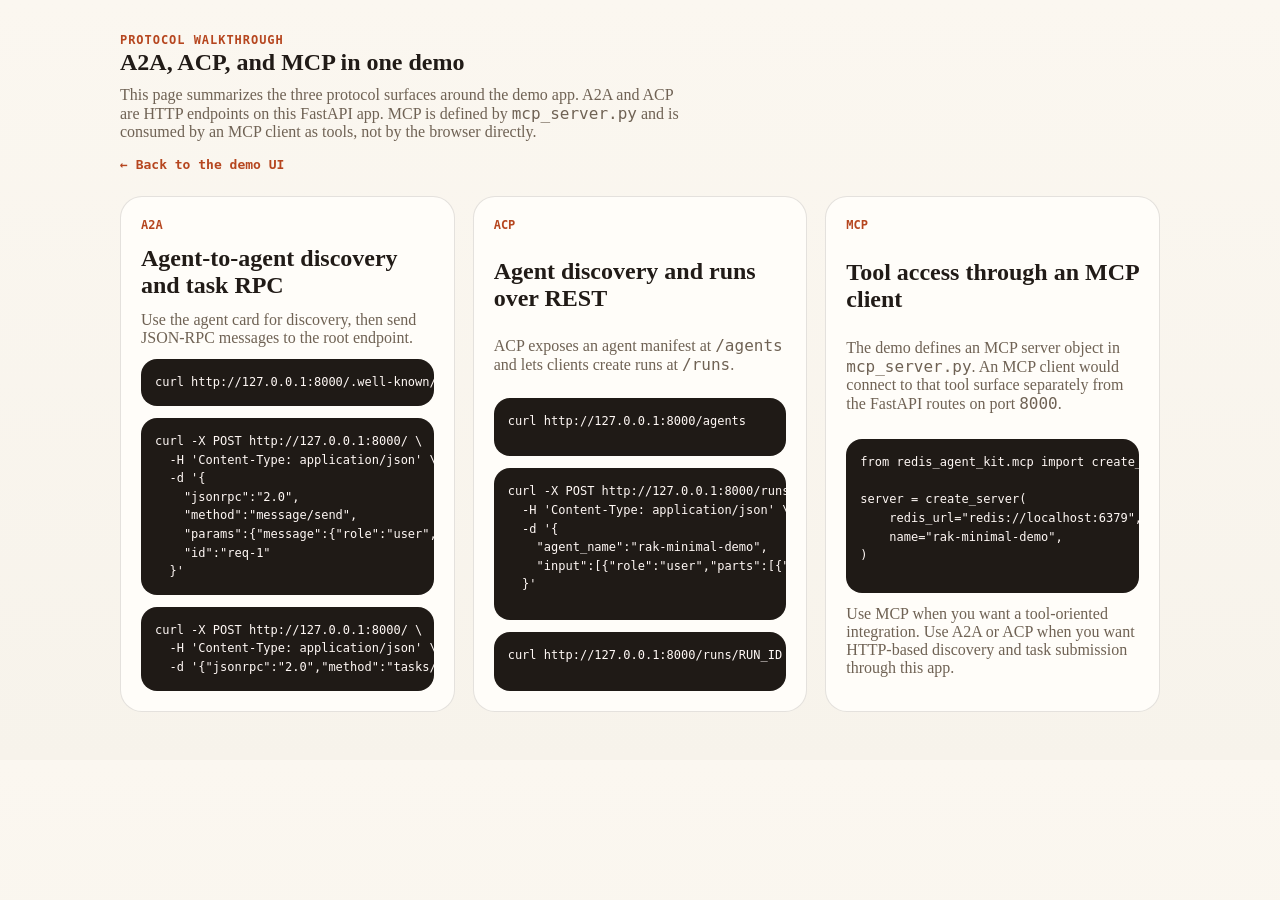
==== static/protocol.html @ 510674dd "init" ====
<!doctype html>
<html lang="en">

<head>
  <meta charset="utf-8" />
  <meta name="viewport" content="width=device-width, initial-scale=1" />
  <title>Protocol Guide</title>
  <style>
    :root {
      --bg: #f7f3eb;
      --paper: #fffdf9;
      --ink: #211b17;
      --muted: #6f6254;
      --line: rgba(33, 27, 23, .12);
      --accent: #b6461f;
    }

    * {
      box-sizing: border-box;
    }

    body {
      margin: 0;
      background: linear-gradient(180deg, #fbf7f0 0%, var(--bg) 100%);
      color: var(--ink);
      font-family: "Iowan Old Style", "Palatino Linotype", Georgia, serif;
    }

    .shell {
      max-width: 1080px;
      margin: 0 auto;
      padding: 32px 20px 48px;
    }

    .hero {
      margin-bottom: 22px;
    }

    .eyebrow {
      color: var(--accent);
      text-transform: uppercase;
      letter-spacing: .08em;
      font: 600 12px/1.4 "IBM Plex Mono", Consolas, monospace;
    }

    h1,
    h2,
    h3,
    p {
      margin: 0;
    }

    .hero p {
      margin-top: 10px;
      max-width: 70ch;
      color: var(--muted);
    }

    .grid {
      display: grid;
      gap: 18px;
      grid-template-columns: repeat(auto-fit, minmax(280px, 1fr));
    }

    .card {
      background: var(--paper);
      border: 1px solid var(--line);
      border-radius: 22px;
      padding: 20px;
    }

    .card p,
    .note {
      color: var(--muted);
    }

    .stack {
      display: grid;
      gap: 12px;
    }

    .mini {
      font: 600 12px/1.4 "IBM Plex Mono", Consolas, monospace;
      color: var(--accent);
      text-transform: uppercase;
    }

    pre {
      margin: 0;
      padding: 14px;
      overflow: auto;
      border-radius: 16px;
      background: #1f1a16;
      color: #fff8f5;
      font: 500 12px/1.55 "IBM Plex Mono", Consolas, monospace;
    }

    code {
      font-family: "IBM Plex Mono", Consolas, monospace;
    }

    ul {
      margin: 0;
      padding-left: 18px;
    }

    .toplink {
      display: inline-block;
      margin-top: 16px;
      color: var(--accent);
      text-decoration: none;
      font: 600 13px/1.3 "IBM Plex Mono", Consolas, monospace;
    }
  </style>
</head>

<body>
  <div class="shell">
    <section class="hero">
      <div class="eyebrow">Protocol walkthrough</div>
      <h1>A2A, ACP, and MCP in one demo</h1>
      <p>
        This page summarizes the three protocol surfaces around the demo app. A2A and ACP are HTTP endpoints on this
        FastAPI app. MCP is defined by <code>mcp_server.py</code> and is consumed by an MCP client as tools, not by the
        browser directly.
      </p>
      <a class="toplink" href="/demo">← Back to the demo UI</a>
    </section>

    <section class="grid">
      <article class="card stack">
        <div class="mini">A2A</div>
        <h2>Agent-to-agent discovery and task RPC</h2>
        <p>Use the agent card for discovery, then send JSON-RPC messages to the root endpoint.</p>
        <pre>curl http://127.0.0.1:8000/.well-known/agent.json</pre>
        <pre>curl -X POST http://127.0.0.1:8000/ \
  -H 'Content-Type: application/json' \
  -d '{
    "jsonrpc":"2.0",
    "method":"message/send",
    "params":{"message":{"role":"user","parts":[{"type":"text","text":"Hello from A2A"}]}},
    "id":"req-1"
  }'</pre>
        <pre>curl -X POST http://127.0.0.1:8000/ \
  -H 'Content-Type: application/json' \
  -d '{"jsonrpc":"2.0","method":"tasks/get","params":{"id":"TASK_ID"},"id":"req-2"}'</pre>
      </article>

      <article class="card stack">
        <div class="mini">ACP</div>
        <h2>Agent discovery and runs over REST</h2>
        <p>ACP exposes an agent manifest at <code>/agents</code> and lets clients create runs at <code>/runs</code>.</p>
        <pre>curl http://127.0.0.1:8000/agents</pre>
        <pre>curl -X POST http://127.0.0.1:8000/runs \
  -H 'Content-Type: application/json' \
  -d '{
    "agent_name":"rak-minimal-demo",
    "input":[{"role":"user","parts":[{"type":"text","content":"Hello from ACP"}]}]
  }'</pre>
        <pre>curl http://127.0.0.1:8000/runs/RUN_ID</pre>
      </article>

      <article class="card stack">
        <div class="mini">MCP</div>
        <h2>Tool access through an MCP client</h2>
        <p>
          The demo defines an MCP server object in <code>mcp_server.py</code>. An MCP client would connect to that
          tool surface separately from the FastAPI routes on port <code>8000</code>.
        </p>
        <pre>from redis_agent_kit.mcp import create_server

server = create_server(
    redis_url="redis://localhost:6379",
    name="rak-minimal-demo",
)</pre>
        <p class="note">
          Use MCP when you want a tool-oriented integration. Use A2A or ACP when you want HTTP-based discovery and task
          submission through this app.
        </p>
      </article>
    </section>
  </div>
</body>

</html>
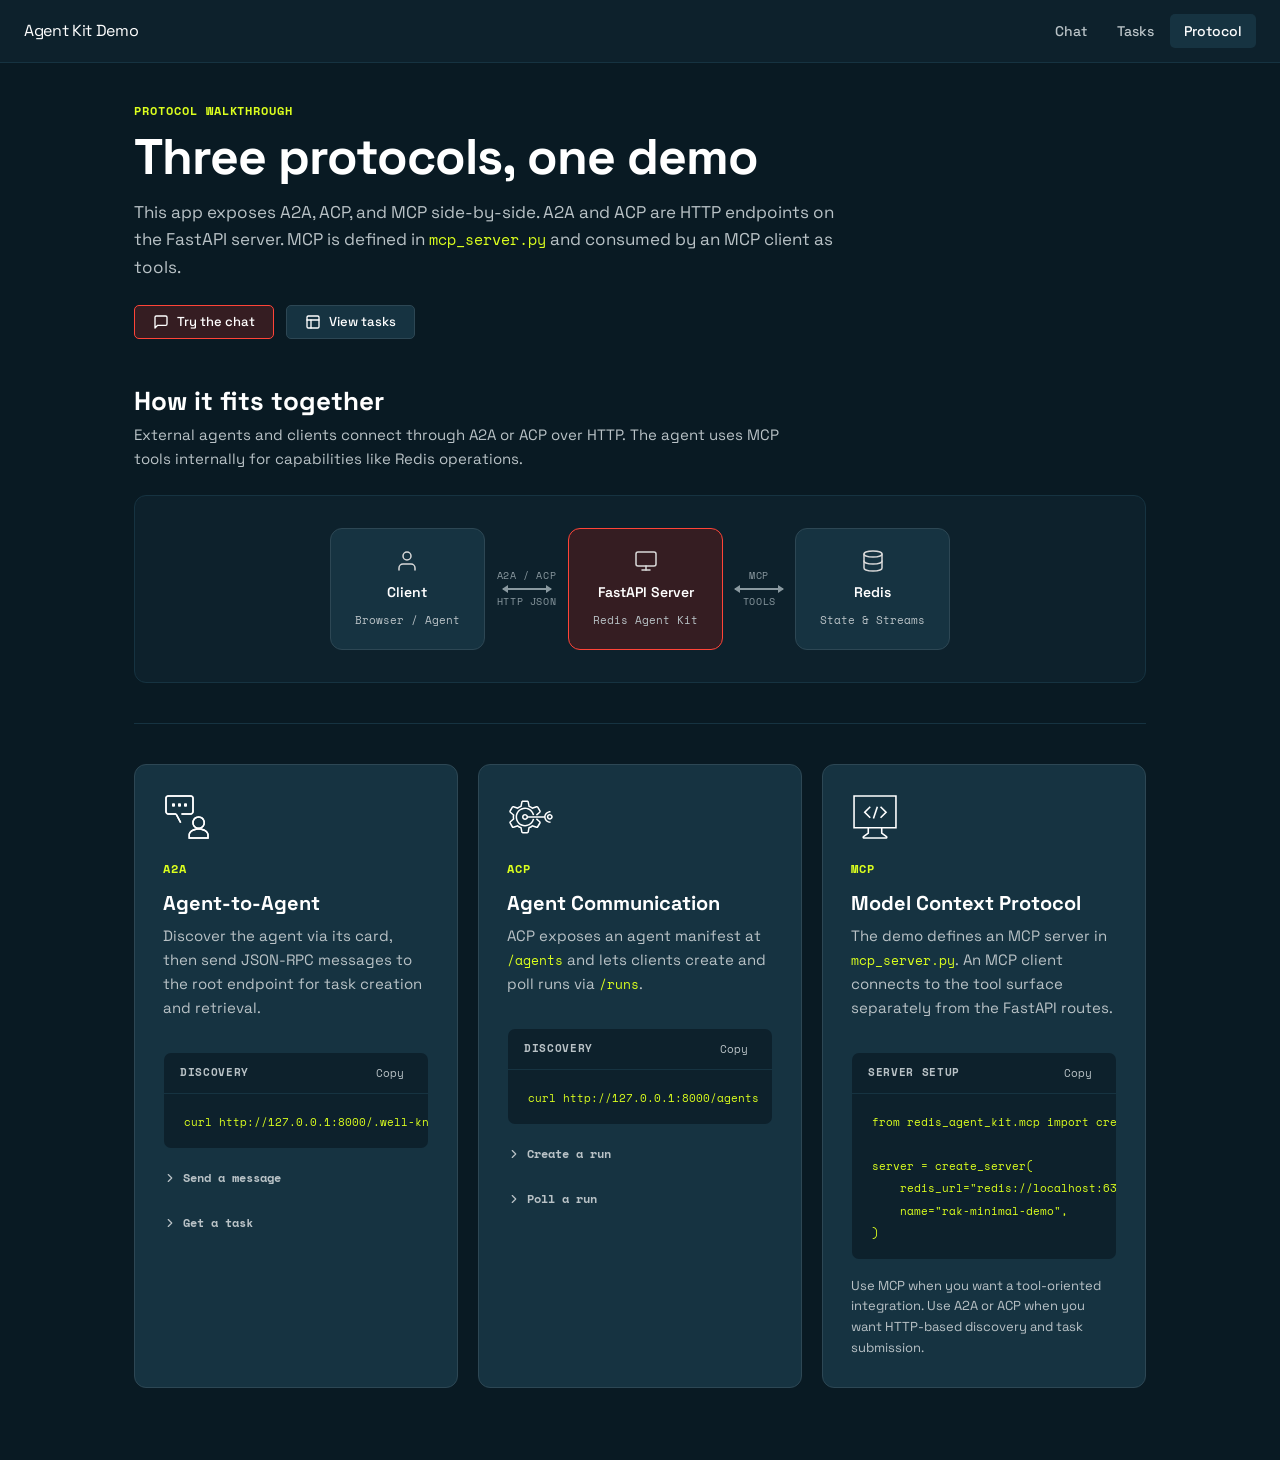
==== commit b6f27f3c: "Merge pull request #1 from wjohnsto/feat/ui" ====
--- a/static/protocol.html
+++ b/static/protocol.html
@@ -4,182 +4,273 @@
 <head>
   <meta charset="utf-8" />
   <meta name="viewport" content="width=device-width, initial-scale=1" />
-  <title>Protocol Guide</title>
-  <style>
-    :root {
-      --bg: #f7f3eb;
-      --paper: #fffdf9;
-      --ink: #211b17;
-      --muted: #6f6254;
-      --line: rgba(33, 27, 23, .12);
-      --accent: #b6461f;
-    }
-
-    * {
-      box-sizing: border-box;
-    }
-
-    body {
-      margin: 0;
-      background: linear-gradient(180deg, #fbf7f0 0%, var(--bg) 100%);
-      color: var(--ink);
-      font-family: "Iowan Old Style", "Palatino Linotype", Georgia, serif;
-    }
-
-    .shell {
-      max-width: 1080px;
-      margin: 0 auto;
-      padding: 32px 20px 48px;
-    }
-
-    .hero {
-      margin-bottom: 22px;
-    }
-
-    .eyebrow {
-      color: var(--accent);
-      text-transform: uppercase;
-      letter-spacing: .08em;
-      font: 600 12px/1.4 "IBM Plex Mono", Consolas, monospace;
-    }
-
-    h1,
-    h2,
-    h3,
-    p {
-      margin: 0;
-    }
-
-    .hero p {
-      margin-top: 10px;
-      max-width: 70ch;
-      color: var(--muted);
-    }
-
-    .grid {
-      display: grid;
-      gap: 18px;
-      grid-template-columns: repeat(auto-fit, minmax(280px, 1fr));
-    }
-
-    .card {
-      background: var(--paper);
-      border: 1px solid var(--line);
-      border-radius: 22px;
-      padding: 20px;
-    }
-
-    .card p,
-    .note {
-      color: var(--muted);
-    }
-
-    .stack {
-      display: grid;
-      gap: 12px;
-    }
-
-    .mini {
-      font: 600 12px/1.4 "IBM Plex Mono", Consolas, monospace;
-      color: var(--accent);
-      text-transform: uppercase;
-    }
-
-    pre {
-      margin: 0;
-      padding: 14px;
-      overflow: auto;
-      border-radius: 16px;
-      background: #1f1a16;
-      color: #fff8f5;
-      font: 500 12px/1.55 "IBM Plex Mono", Consolas, monospace;
-    }
-
-    code {
-      font-family: "IBM Plex Mono", Consolas, monospace;
-    }
-
-    ul {
-      margin: 0;
-      padding-left: 18px;
-    }
-
-    .toplink {
-      display: inline-block;
-      margin-top: 16px;
-      color: var(--accent);
-      text-decoration: none;
-      font: 600 13px/1.3 "IBM Plex Mono", Consolas, monospace;
-    }
-  </style>
+  <title>Protocol Guide &mdash; RAK Demo</title>
+  <link rel="preconnect" href="https://fonts.googleapis.com" />
+  <link rel="preconnect" href="https://fonts.gstatic.com" crossorigin />
+  <link href="https://fonts.googleapis.com/css2?family=Space+Grotesk:wght@400;500;700&family=Space+Mono:wght@400;700&display=swap" rel="stylesheet" />
+  <link rel="stylesheet" href="/static/css/tokens.css" />
+  <link rel="stylesheet" href="/static/css/styles.css" />
 </head>
 
 <body>
-  <div class="shell">
+  <header class="site-header">
+    <h1 class="site-header__label">Agent Kit Demo</h1>
+    <nav class="site-header__nav">
+      <a href="/demo">Chat</a>
+      <a href="/tasks">Tasks</a>
+      <a href="/protocol" class="active">Protocol</a>
+    </nav>
+  </header>
+
+  <div class="page-wrap">
+
+    <!-- Hero -->
     <section class="hero">
-      <div class="eyebrow">Protocol walkthrough</div>
-      <h1>A2A, ACP, and MCP in one demo</h1>
+      <div class="eyebrow">Protocol Walkthrough</div>
+      <h1>Three protocols, one demo</h1>
       <p>
-        This page summarizes the three protocol surfaces around the demo app. A2A and ACP are HTTP endpoints on this
-        FastAPI app. MCP is defined by <code>mcp_server.py</code> and is consumed by an MCP client as tools, not by the
-        browser directly.
+        This app exposes A2A, ACP, and MCP side-by-side. A2A and ACP are HTTP
+        endpoints on the FastAPI server. MCP is defined in
+        <code>mcp_server.py</code> and consumed by an MCP client as tools.
       </p>
-      <a class="toplink" href="/demo">← Back to the demo UI</a>
+      <div class="hero__actions">
+        <a href="/demo" class="btn btn-primary btn-sm">
+          <svg width="16" height="16" viewBox="0 0 24 24" fill="none" stroke="currentColor" stroke-width="2" stroke-linecap="round" stroke-linejoin="round"><path d="M21 15a2 2 0 0 1-2 2H7l-4 4V5a2 2 0 0 1 2-2h14a2 2 0 0 1 2 2z"/></svg>
+          Try the chat
+        </a>
+        <a href="/tasks" class="btn btn-secondary btn-sm">
+          <svg width="16" height="16" viewBox="0 0 24 24" fill="none" stroke="currentColor" stroke-width="2" stroke-linecap="round" stroke-linejoin="round"><rect x="3" y="3" width="18" height="18" rx="2" ry="2"/><line x1="3" y1="9" x2="21" y2="9"/><line x1="9" y1="21" x2="9" y2="9"/></svg>
+          View tasks
+        </a>
+      </div>
     </section>
 
-    <section class="grid">
-      <article class="card stack">
-        <div class="mini">A2A</div>
-        <h2>Agent-to-agent discovery and task RPC</h2>
-        <p>Use the agent card for discovery, then send JSON-RPC messages to the root endpoint.</p>
-        <pre>curl http://127.0.0.1:8000/.well-known/agent.json</pre>
-        <pre>curl -X POST http://127.0.0.1:8000/ \
+    <!-- Architecture overview -->
+    <section class="architecture">
+      <h2 class="architecture__title">How it fits together</h2>
+      <p class="architecture__desc">
+        External agents and clients connect through A2A or ACP over HTTP.
+        The agent uses MCP tools internally for capabilities like Redis operations.
+      </p>
+      <div class="architecture__diagram">
+        <div class="arch-node">
+          <svg width="24" height="24" viewBox="0 0 24 24" fill="none" stroke="currentColor" stroke-width="1.5" stroke-linecap="round" stroke-linejoin="round"><path d="M20 21v-2a4 4 0 0 0-4-4H8a4 4 0 0 0-4 4v2"/><circle cx="12" cy="7" r="4"/></svg>
+          <span class="arch-node__label">Client</span>
+          <span class="arch-node__sub">Browser / Agent</span>
+        </div>
+        <div class="arch-arrow">
+          <span class="arch-arrow__label">A2A / ACP</span>
+          <div class="arch-arrow__line arch-arrow__line--bidir"></div>
+          <span class="arch-arrow__label">HTTP JSON</span>
+        </div>
+        <div class="arch-node arch-node--center">
+          <svg width="24" height="24" viewBox="0 0 24 24" fill="none" stroke="currentColor" stroke-width="1.5" stroke-linecap="round" stroke-linejoin="round"><rect x="2" y="3" width="20" height="14" rx="2" ry="2"/><line x1="8" y1="21" x2="16" y2="21"/><line x1="12" y1="17" x2="12" y2="21"/></svg>
+          <span class="arch-node__label">FastAPI Server</span>
+          <span class="arch-node__sub">Redis Agent Kit</span>
+        </div>
+        <div class="arch-arrow">
+          <span class="arch-arrow__label">MCP</span>
+          <div class="arch-arrow__line arch-arrow__line--bidir"></div>
+          <span class="arch-arrow__label">Tools</span>
+        </div>
+        <div class="arch-node">
+          <svg width="24" height="24" viewBox="0 0 24 24" fill="none" stroke="currentColor" stroke-width="1.5" stroke-linecap="round" stroke-linejoin="round"><ellipse cx="12" cy="5" rx="9" ry="3"/><path d="M21 12c0 1.66-4 3-9 3s-9-1.34-9-3"/><path d="M3 5v14c0 1.66 4 3 9 3s9-1.34 9-3V5"/></svg>
+          <span class="arch-node__label">Redis</span>
+          <span class="arch-node__sub">State &amp; Streams</span>
+        </div>
+      </div>
+    </section>
+
+    <hr class="section-divider" />
+
+    <!-- Protocol cards -->
+    <section class="grid grid--3">
+
+      <!-- A2A -->
+      <article class="protocol-card">
+        <img src="/static/img/icon-messaging-64-white.svg" alt="" class="protocol-card__icon" />
+        <div class="eyebrow card__eyebrow">A2A</div>
+        <h2 class="protocol-card__title">Agent-to-Agent</h2>
+        <p class="protocol-card__desc">
+          Discover the agent via its card, then send JSON-RPC messages to the root endpoint
+          for task creation and retrieval.
+        </p>
+
+        <div class="code-block">
+          <div class="code-block__header">
+            <span class="code-block__label">Discovery</span>
+            <button class="code-block__copy" onclick="copyCode(this)">Copy</button>
+          </div>
+          <pre><code>curl http://127.0.0.1:8000/.well-known/agent.json</code></pre>
+        </div>
+
+        <div class="collapsible">
+          <button class="collapsible__toggle" aria-expanded="false" onclick="toggleCollapsible(this)">
+            <svg viewBox="0 0 24 24" fill="none" stroke="currentColor" stroke-width="2" stroke-linecap="round" stroke-linejoin="round"><polyline points="9 18 15 12 9 6"/></svg>
+            Send a message
+          </button>
+          <div class="collapsible__content">
+            <div class="code-block">
+              <div class="code-block__header">
+                <span class="code-block__label">message/send</span>
+                <button class="code-block__copy" onclick="copyCode(this)">Copy</button>
+              </div>
+              <pre><code>curl -X POST http://127.0.0.1:8000/ \
   -H 'Content-Type: application/json' \
   -d '{
     "jsonrpc":"2.0",
     "method":"message/send",
-    "params":{"message":{"role":"user","parts":[{"type":"text","text":"Hello from A2A"}]}},
+    "params":{
+      "message":{
+        "role":"user",
+        "parts":[{
+          "type":"text",
+          "text":"Hello from A2A"
+        }]
+      }
+    },
     "id":"req-1"
-  }'</pre>
-        <pre>curl -X POST http://127.0.0.1:8000/ \
+  }'</code></pre>
+            </div>
+          </div>
+        </div>
+
+        <div class="collapsible">
+          <button class="collapsible__toggle" aria-expanded="false" onclick="toggleCollapsible(this)">
+            <svg viewBox="0 0 24 24" fill="none" stroke="currentColor" stroke-width="2" stroke-linecap="round" stroke-linejoin="round"><polyline points="9 18 15 12 9 6"/></svg>
+            Get a task
+          </button>
+          <div class="collapsible__content">
+            <div class="code-block">
+              <div class="code-block__header">
+                <span class="code-block__label">tasks/get</span>
+                <button class="code-block__copy" onclick="copyCode(this)">Copy</button>
+              </div>
+              <pre><code>curl -X POST http://127.0.0.1:8000/ \
   -H 'Content-Type: application/json' \
-  -d '{"jsonrpc":"2.0","method":"tasks/get","params":{"id":"TASK_ID"},"id":"req-2"}'</pre>
+  -d '{
+    "jsonrpc":"2.0",
+    "method":"tasks/get",
+    "params":{"id":"TASK_ID"},
+    "id":"req-2"
+  }'</code></pre>
+            </div>
+          </div>
+        </div>
       </article>
 
-      <article class="card stack">
-        <div class="mini">ACP</div>
-        <h2>Agent discovery and runs over REST</h2>
-        <p>ACP exposes an agent manifest at <code>/agents</code> and lets clients create runs at <code>/runs</code>.</p>
-        <pre>curl http://127.0.0.1:8000/agents</pre>
-        <pre>curl -X POST http://127.0.0.1:8000/runs \
+      <!-- ACP -->
+      <article class="protocol-card">
+        <img src="/static/img/icon-API-64-white.svg" alt="" class="protocol-card__icon" />
+        <div class="eyebrow card__eyebrow">ACP</div>
+        <h2 class="protocol-card__title">Agent Communication</h2>
+        <p class="protocol-card__desc">
+          ACP exposes an agent manifest at <code>/agents</code> and lets
+          clients create and poll runs via <code>/runs</code>.
+        </p>
+
+        <div class="code-block">
+          <div class="code-block__header">
+            <span class="code-block__label">Discovery</span>
+            <button class="code-block__copy" onclick="copyCode(this)">Copy</button>
+          </div>
+          <pre><code>curl http://127.0.0.1:8000/agents</code></pre>
+        </div>
+
+        <div class="collapsible">
+          <button class="collapsible__toggle" aria-expanded="false" onclick="toggleCollapsible(this)">
+            <svg viewBox="0 0 24 24" fill="none" stroke="currentColor" stroke-width="2" stroke-linecap="round" stroke-linejoin="round"><polyline points="9 18 15 12 9 6"/></svg>
+            Create a run
+          </button>
+          <div class="collapsible__content">
+            <div class="code-block">
+              <div class="code-block__header">
+                <span class="code-block__label">POST /runs</span>
+                <button class="code-block__copy" onclick="copyCode(this)">Copy</button>
+              </div>
+              <pre><code>curl -X POST http://127.0.0.1:8000/runs \
   -H 'Content-Type: application/json' \
   -d '{
     "agent_name":"rak-minimal-demo",
-    "input":[{"role":"user","parts":[{"type":"text","content":"Hello from ACP"}]}]
-  }'</pre>
-        <pre>curl http://127.0.0.1:8000/runs/RUN_ID</pre>
+    "input":[{
+      "role":"user",
+      "parts":[{
+        "type":"text",
+        "content":"Hello from ACP"
+      }]
+    }]
+  }'</code></pre>
+            </div>
+          </div>
+        </div>
+
+        <div class="collapsible">
+          <button class="collapsible__toggle" aria-expanded="false" onclick="toggleCollapsible(this)">
+            <svg viewBox="0 0 24 24" fill="none" stroke="currentColor" stroke-width="2" stroke-linecap="round" stroke-linejoin="round"><polyline points="9 18 15 12 9 6"/></svg>
+            Poll a run
+          </button>
+          <div class="collapsible__content">
+            <div class="code-block">
+              <div class="code-block__header">
+                <span class="code-block__label">GET /runs/:id</span>
+                <button class="code-block__copy" onclick="copyCode(this)">Copy</button>
+              </div>
+              <pre><code>curl http://127.0.0.1:8000/runs/RUN_ID</code></pre>
+            </div>
+          </div>
+        </div>
       </article>
 
-      <article class="card stack">
-        <div class="mini">MCP</div>
-        <h2>Tool access through an MCP client</h2>
-        <p>
-          The demo defines an MCP server object in <code>mcp_server.py</code>. An MCP client would connect to that
-          tool surface separately from the FastAPI routes on port <code>8000</code>.
-        </p>
-        <pre>from redis_agent_kit.mcp import create_server
+      <!-- MCP -->
+      <article class="protocol-card">
+        <img src="/static/img/icon-code-64-white.svg" alt="" class="protocol-card__icon" />
+        <div class="eyebrow card__eyebrow">MCP</div>
+        <h2 class="protocol-card__title">Model Context Protocol</h2>
+        <p class="protocol-card__desc">
+          The demo defines an MCP server in <code>mcp_server.py</code>. An MCP
+          client connects to the tool surface separately from the FastAPI routes.
+        </p>
+
+        <div class="code-block">
+          <div class="code-block__header">
+            <span class="code-block__label">Server setup</span>
+            <button class="code-block__copy" onclick="copyCode(this)">Copy</button>
+          </div>
+          <pre><code>from redis_agent_kit.mcp import create_server
 
 server = create_server(
     redis_url="redis://localhost:6379",
     name="rak-minimal-demo",
-)</pre>
-        <p class="note">
-          Use MCP when you want a tool-oriented integration. Use A2A or ACP when you want HTTP-based discovery and task
-          submission through this app.
+)</code></pre>
+        </div>
+
+        <p class="protocol-card__desc" style="margin-top: 1rem; margin-bottom: 0; font-size: 0.8125rem;">
+          Use MCP when you want a tool-oriented integration. Use A2A or ACP
+          when you want HTTP-based discovery and task submission.
         </p>
       </article>
+
     </section>
   </div>
+
+  <script>
+    function toggleCollapsible(btn) {
+      var expanded = btn.getAttribute('aria-expanded') === 'true';
+      btn.setAttribute('aria-expanded', String(!expanded));
+      var content = btn.nextElementSibling;
+      content.classList.toggle('open');
+    }
+
+    function copyCode(btn) {
+      var pre = btn.closest('.code-block').querySelector('pre');
+      var text = pre.textContent;
+      navigator.clipboard.writeText(text).then(function () {
+        var orig = btn.textContent;
+        btn.textContent = 'Copied!';
+        setTimeout(function () { btn.textContent = orig; }, 1500);
+      });
+    }
+  </script>
 </body>
 
-</html>+</html>
--- a/static/css/tokens.css
+++ b/static/css/tokens.css
@@ -0,0 +1,105 @@
+:root {
+  /* Fonts */
+  --primary-font: 'Space Grotesk', sans-serif;
+  --secondary-font: 'Space Mono', monospace;
+
+  /* Brand core */
+  --primary-color: #FF4438;
+  --midnight: #091A23;
+  --yellow: #DCFF1E;
+  --base-white: #FFFFFF;
+  --base-black: #000000;
+
+  /* Hyper (red) scale */
+  --hyper-04: #FD736A;
+  --hyper-05: #FF4438;
+  --hyper-06: #EB352A;
+  --hyper-07: #E4291E;
+  --hyper-08: #D1281E;
+  --hyper-09: #8A221C;
+  --hyper-10: #351D22;
+
+  /* Neutrals */
+  --black-90: #191919;
+  --black-70: #4C4C4C;
+  --black-60: #6D6E71;
+  --black-50: #808080;
+  --black-30: #B2B2B2;
+  --black-10: #E5E5E5;
+
+  /* Grey scale */
+  --grey-50: #F9FAFB;
+  --grey-20: #E9E9E9;
+  --grey-10: #FCFCFC;
+  --light-gray: #F8F8F8;
+
+  /* Dusk (blue-grey) scale */
+  --dusk: #163341;
+  --dusk-01: #F3F3F3;
+  --dusk-09: #0D212C;
+  --dusk-90: #2D4754;
+  --dusk-50: #8A99A0;
+  --dusk-30: #B9C2C6;
+  --dusk-10: #D9D9D9;
+
+  /* Yellow / Volt scale */
+  --yellow-06: #D0F41D;
+  --yellow-07: #BFE112;
+  --yellow-08: #A9CA03;
+  --yellow-09: #8CAA00;
+  --yellow-11: #4E5F02;
+  --yellow-50: #F1FFA5;
+  --yellow-10: #FBFFE8;
+
+  /* Sky blue */
+  --sky-blue: #80DBFF;
+  --sky-blue-50: #BFEDFF;
+  --sky-blue-10: #F2FBFF;
+  --sky-blue-09: #0477A5;
+
+  /* Semantic dark theme tokens */
+  --bg-default: var(--midnight);
+  --bg-surface: var(--dusk-09);
+  --bg-raised: var(--dusk);
+  --fg-default: var(--base-white);
+  --fg-body: var(--dusk-10);
+  --fg-muted: var(--dusk-30);
+  --fg-brand: var(--yellow);
+  --border: var(--dusk);
+  --border-strong: var(--dusk-90);
+  --stroke-divider: var(--dusk-50);
+
+  /* Button tokens */
+  --btn-primary-bg: var(--hyper-10);
+  --btn-primary-border: var(--hyper-05);
+  --btn-primary-text: var(--base-white);
+  --btn-primary-hover-bg: var(--hyper-09);
+  --btn-primary-hover-border: var(--hyper-06);
+  --btn-primary-active-bg: var(--hyper-08);
+  --btn-primary-active-border: var(--hyper-05);
+  --btn-secondary-bg: var(--dusk);
+  --btn-secondary-border: var(--dusk-90);
+  --btn-secondary-text: var(--base-white);
+  --btn-secondary-hover-bg: var(--dusk-90);
+  --btn-secondary-hover-border: var(--dusk-50);
+  --btn-secondary-active-bg: var(--dusk-90);
+  --btn-secondary-active-border: var(--dusk-50);
+
+  /* Spacing */
+  --space-xs: 1rem;
+  --space-sm: 1.5rem;
+  --space-md: 2.5rem;
+  --space-rg: 3rem;
+  --space-lg: 4.5rem;
+  --space-xl: 6rem;
+
+  /* Layout */
+  --container-max: 86.875rem;
+  --container-padding: 1.5rem;
+
+  /* Radii */
+  --radius-pill: 200px;
+  --radius-rounded: 5px;
+  --radius-card: 12px;
+  --radius-code: 8px;
+}
--- a/static/css/styles.css
+++ b/static/css/styles.css
@@ -0,0 +1,1024 @@
+/* === Reset & Base === */
+
+*,
+*::before,
+*::after {
+  box-sizing: border-box;
+  margin: 0;
+  padding: 0;
+}
+
+html {
+  font-size: 16px;
+  -webkit-font-smoothing: antialiased;
+  -moz-osx-font-smoothing: grayscale;
+  text-rendering: optimizeLegibility;
+}
+
+body {
+  font-family: var(--primary-font);
+  font-weight: 400;
+  font-size: 1rem;
+  line-height: 1.6;
+  color: var(--fg-body);
+  background: var(--bg-default);
+  min-height: 100dvh;
+  display: flex;
+  flex-direction: column;
+}
+
+/* === Typography === */
+
+h1, h2, h3, h4 {
+  font-family: var(--primary-font);
+  color: var(--fg-default);
+  font-weight: 700;
+  line-height: 1.1;
+}
+
+h1 { font-size: clamp(2rem, 4vw, 3.125rem); letter-spacing: -0.02em; }
+h2 { font-size: clamp(1.5rem, 3vw, 2.5rem); }
+h3 { font-size: 1.625rem; }
+h4 { font-size: 1.25rem; }
+
+p {
+  color: var(--fg-body);
+  line-height: 1.6;
+}
+
+a {
+  color: var(--hyper-04);
+  text-decoration: none;
+  transition: color 0.15s ease;
+}
+
+a:hover {
+  text-decoration: underline;
+}
+
+code, pre {
+  font-family: var(--secondary-font);
+}
+
+code {
+  font-size: 0.875em;
+  color: var(--fg-brand);
+}
+
+pre {
+  margin: 0;
+  padding: 1rem 1.25rem;
+  overflow-x: auto;
+  border-radius: var(--radius-code);
+  background: var(--bg-surface);
+  border: 1px solid var(--border);
+  color: var(--fg-body);
+  font-size: 0.8125rem;
+  line-height: 1.7;
+}
+
+/* === Layout === */
+
+.container {
+  max-width: var(--container-max);
+  margin: 0 auto;
+  padding: 0 var(--container-padding);
+}
+
+/* === Header === */
+
+.site-header {
+  display: flex;
+  align-items: center;
+  gap: 1rem;
+  padding: 0.875rem var(--container-padding);
+  border-bottom: 1px solid var(--border);
+  background: var(--bg-surface);
+  position: sticky;
+  top: 0;
+  z-index: 100;
+  backdrop-filter: blur(12px);
+  flex-shrink: 0;
+}
+
+.site-header__logo {
+  display: flex;
+  align-items: center;
+  gap: 0.75rem;
+  text-decoration: none;
+  flex-shrink: 0;
+}
+
+.site-header__logo:hover {
+  text-decoration: none;
+}
+
+.site-header__logo-img {
+  height: 22px;
+  width: auto;
+  display: block;
+}
+
+.site-header__divider {
+  width: 1px;
+  height: 20px;
+  background: var(--dusk-90);
+  flex-shrink: 0;
+}
+
+.site-header__label {
+  font-size: var(--font-size-md);
+  font-weight: var(--font-weight-semibold);
+  color: var(--fg-default);
+  margin: 0px;
+  line-height: 1;
+}
+
+.site-header__nav {
+  display: flex;
+  align-items: center;
+  gap: 0.125rem;
+  margin-left: auto;
+}
+
+.site-header__nav a {
+  font-family: var(--primary-font);
+  font-size: 0.875rem;
+  font-weight: 500;
+  color: var(--fg-muted);
+  padding: 0.375rem 0.875rem;
+  border-radius: var(--radius-rounded);
+  transition: color 0.15s ease, background 0.15s ease;
+  text-decoration: none;
+  position: relative;
+}
+
+.site-header__nav a:hover {
+  color: var(--fg-default);
+  background: rgba(255, 255, 255, 0.05);
+  text-decoration: none;
+}
+
+.site-header__nav a.active {
+  color: var(--fg-default);
+  background: var(--bg-raised);
+  text-decoration: none;
+}
+
+/* === Eyebrow === */
+
+.eyebrow {
+  font-family: var(--secondary-font);
+  font-size: 0.75rem;
+  font-weight: 700;
+  color: var(--fg-brand);
+  letter-spacing: 0.08em;
+  text-transform: uppercase;
+  line-height: 1.4;
+}
+
+/* === Buttons === */
+
+.btn {
+  display: inline-flex;
+  align-items: center;
+  justify-content: center;
+  gap: 0.5rem;
+  font-family: var(--primary-font);
+  font-size: 0.9375rem;
+  font-weight: 500;
+  line-height: 1;
+  padding: 0.75rem 1.75rem;
+  border: 1px solid transparent;
+  border-radius: var(--radius-rounded);
+  cursor: pointer;
+  transition: background 0.15s ease, border-color 0.15s ease, color 0.15s ease;
+  white-space: nowrap;
+  text-decoration: none;
+}
+
+.btn:hover {
+  text-decoration: none;
+}
+
+.btn:focus-visible {
+  outline: 2px solid var(--yellow);
+  outline-offset: 2px;
+}
+
+.btn-primary {
+  background: var(--btn-primary-bg);
+  border-color: var(--btn-primary-border);
+  color: var(--btn-primary-text);
+}
+
+.btn-primary:hover {
+  background: var(--btn-primary-hover-bg);
+  border-color: var(--btn-primary-hover-border);
+}
+
+.btn-primary:active {
+  background: var(--btn-primary-active-bg);
+  border-color: var(--btn-primary-active-border);
+}
+
+.btn-secondary {
+  background: var(--btn-secondary-bg);
+  border-color: var(--btn-secondary-border);
+  color: var(--btn-secondary-text);
+}
+
+.btn-secondary:hover {
+  background: var(--btn-secondary-hover-bg);
+  border-color: var(--btn-secondary-hover-border);
+}
+
+.btn-secondary:active {
+  background: var(--btn-secondary-active-bg);
+  border-color: var(--btn-secondary-active-border);
+}
+
+.btn-sm {
+  font-size: 0.8125rem;
+  padding: 0.5rem 1.125rem;
+}
+
+.btn-xs {
+  font-size: 0.75rem;
+  padding: 0.5rem 1.125rem;
+}
+
+.btn-icon {
+  padding: 0.5rem;
+  border-radius: var(--radius-rounded);
+}
+
+/* === Pill Badges === */
+
+.pill {
+  display: inline-flex;
+  align-items: center;
+  gap: 0.375rem;
+  font-family: var(--secondary-font);
+  font-size: 0.6875rem;
+  font-weight: 400;
+  line-height: 1;
+  color: var(--fg-muted);
+  background: var(--bg-raised);
+  border: 1px solid var(--border-strong);
+  border-radius: var(--radius-pill);
+  padding: 0.375rem 0.75rem;
+  white-space: nowrap;
+}
+
+.pill--active {
+  color: var(--fg-brand);
+  border-color: var(--yellow-11);
+}
+
+.pill--done      { color: var(--yellow); border-color: var(--yellow-11); }
+.pill--failed    { color: var(--hyper-04); border-color: var(--hyper-09); }
+.pill--running,
+.pill--queued    { color: var(--sky-blue); border-color: var(--sky-blue-09); }
+.pill--awaiting  { color: var(--yellow); border-color: var(--yellow-11); }
+.pill--idle      { color: var(--fg-muted); }
+
+/* === Cards === */
+
+.card {
+  background: var(--bg-raised);
+  border: 1px solid var(--border-strong);
+  border-radius: var(--radius-card);
+  padding: 1.5rem;
+  transition: border-color 0.2s ease, box-shadow 0.2s ease;
+}
+
+.card:hover {
+  border-color: var(--dusk-50);
+  box-shadow: 0 4px 24px rgba(0, 0, 0, 0.2);
+}
+
+.card__eyebrow {
+  margin-bottom: 0.75rem;
+}
+
+.card__icon {
+  width: 48px;
+  height: 48px;
+  margin-bottom: 1rem;
+}
+
+.card h2,
+.card h3 {
+  margin-bottom: 0.5rem;
+}
+
+.card h2 {
+  font-size: 1.375rem;
+  line-height: 1.25;
+}
+
+.card p {
+  color: var(--fg-muted);
+  font-size: 0.9375rem;
+  line-height: 1.6;
+}
+
+.card + .card {
+  margin-top: 1rem;
+}
+
+/* === Grid === */
+
+.grid {
+  display: grid;
+  gap: 1.25rem;
+}
+
+.grid--3 {
+  grid-template-columns: repeat(auto-fit, minmax(300px, 1fr));
+}
+
+/* === Chat === */
+
+.chat-wrap {
+  display: flex;
+  flex-direction: column;
+  flex: 1;
+  min-height: 0;
+  width: 100%;
+  max-width: 760px;
+  margin: 0 auto;
+}
+
+.chat-status {
+  display: flex;
+  flex-wrap: wrap;
+  gap: 0.5rem;
+  padding: 0.75rem var(--container-padding);
+  border-bottom: 1px solid var(--border);
+}
+
+.chat-transcript {
+  flex: 1;
+  overflow-y: auto;
+  padding: var(--space-xs) var(--container-padding);
+  display: flex;
+  flex-direction: column;
+  gap: 0.75rem;
+  scroll-behavior: smooth;
+}
+
+.chat-transcript::-webkit-scrollbar {
+  width: 6px;
+}
+
+.chat-transcript::-webkit-scrollbar-track {
+  background: transparent;
+}
+
+.chat-transcript::-webkit-scrollbar-thumb {
+  background: var(--dusk-90);
+  border-radius: 3px;
+}
+
+/* Empty state */
+.chat-empty {
+  flex: 1;
+  display: flex;
+  flex-direction: column;
+  align-items: center;
+  justify-content: center;
+  gap: 1.25rem;
+  text-align: center;
+  color: var(--fg-muted);
+  padding: 2rem;
+}
+
+.chat-empty__icon {
+  width: 56px;
+  height: 56px;
+  color: var(--dusk-50);
+}
+
+.chat-empty__title {
+  font-size: 1.375rem;
+  font-weight: 600;
+  color: var(--fg-default);
+  letter-spacing: -0.01em;
+}
+
+.chat-empty__hint {
+  font-size: 0.9375rem;
+  max-width: 40ch;
+  line-height: 1.6;
+  color: var(--fg-muted);
+}
+
+/* Bubbles */
+.bubble {
+  max-width: 85%;
+  padding: 0.75rem 1rem;
+  border-radius: var(--radius-card);
+  font-size: 0.9375rem;
+  line-height: 1.6;
+  white-space: pre-wrap;
+  word-break: break-word;
+  animation: bubble-in 0.25s ease-out;
+}
+
+@keyframes bubble-in {
+  from { opacity: 0; transform: translateY(8px); }
+  to   { opacity: 1; transform: translateY(0); }
+}
+
+.bubble--user {
+  align-self: flex-end;
+  background: var(--hyper-10);
+  border: 1px solid var(--hyper-09);
+  color: var(--fg-default);
+}
+
+.bubble--assistant {
+  align-self: flex-start;
+  background: var(--bg-raised);
+  border: 1px solid var(--border-strong);
+  color: var(--fg-body);
+}
+
+.bubble--system {
+  align-self: center;
+  background: transparent;
+  font-size: 0.8125rem;
+  color: var(--fg-muted);
+  text-align: center;
+  padding: 0.375rem 0;
+}
+
+/* Typing indicator */
+.typing-indicator {
+  display: inline-flex;
+  align-items: center;
+  gap: 4px;
+  padding: 0.75rem 1rem;
+  border-radius: var(--radius-card);
+  background: var(--bg-raised);
+  border: 1px solid var(--border-strong);
+  align-self: flex-start;
+  animation: bubble-in 0.25s ease-out;
+}
+
+.typing-indicator span {
+  width: 6px;
+  height: 6px;
+  border-radius: 50%;
+  background: var(--dusk-50);
+  animation: typing-dot 1.2s ease-in-out infinite;
+}
+
+.typing-indicator span:nth-child(2) { animation-delay: 0.15s; }
+.typing-indicator span:nth-child(3) { animation-delay: 0.3s; }
+
+@keyframes typing-dot {
+  0%, 60%, 100% { opacity: 0.3; transform: scale(0.8); }
+  30%           { opacity: 1;   transform: scale(1); }
+}
+
+/* Approval card */
+.approval-card {
+  align-self: flex-start;
+  max-width: 85%;
+  background: var(--dusk-90);
+  border: 1px solid var(--border-strong);
+  border-left: 3px solid var(--yellow);
+  border-radius: var(--radius-card);
+  padding: 1rem;
+  display: none;
+  flex-direction: column;
+  gap: 0.75rem;
+  animation: bubble-in 0.25s ease-out;
+}
+
+.approval-card.visible {
+  display: flex;
+}
+
+.approval-card__prompt {
+  font-size: 0.9375rem;
+  color: var(--fg-body);
+  line-height: 1.5;
+}
+
+.approval-card__actions {
+  display: flex;
+  gap: 0.5rem;
+}
+
+/* Updates list */
+.chat-updates {
+  list-style: none;
+  display: flex;
+  flex-direction: column;
+  gap: 0.25rem;
+  align-self: flex-start;
+}
+
+.chat-updates li {
+  font-family: var(--secondary-font);
+  font-size: 0.75rem;
+  color: var(--fg-muted);
+  padding-left: 1rem;
+  position: relative;
+}
+
+.chat-updates li::before {
+  content: '\203A';
+  position: absolute;
+  left: 0;
+  color: var(--dusk-50);
+}
+
+/* Composer */
+.composer {
+  padding: 0.875rem var(--container-padding) 1rem;
+  display: flex;
+  flex-direction: column;
+  gap: 0.625rem;
+}
+
+.composer__chips {
+  display: flex;
+  flex-wrap: wrap;
+  gap: 0.375rem;
+}
+
+.composer__chip {
+  display: inline-flex;
+  align-items: center;
+  gap: 0.375rem;
+  font-family: var(--secondary-font);
+  font-size: 0.6875rem;
+  font-weight: 400;
+  color: var(--fg-muted);
+  background: var(--bg-raised);
+  border: 1px solid var(--border-strong);
+  border-radius: var(--radius-rounded);
+  padding: 0.375rem 0.75rem;
+  cursor: pointer;
+  transition: color 0.15s ease, border-color 0.15s ease, background 0.15s ease;
+}
+
+.composer__chip:hover {
+  color: var(--fg-brand);
+  border-color: var(--yellow-11);
+  background: rgba(220, 255, 30, 0.04);
+}
+
+.composer__row {
+  display: flex;
+  gap: 0.5rem;
+  align-items: flex-end;
+}
+
+.composer__input {
+  flex: 1;
+  resize: none;
+  min-height: 2.75rem;
+  max-height: 10rem;
+  padding: 0.625rem 1rem;
+  border: 1px solid var(--border-strong);
+  border-radius: var(--radius-card);
+  background: var(--bg-raised);
+  color: var(--fg-default);
+  font-family: var(--primary-font);
+  font-size: 0.9375rem;
+  line-height: 1.5;
+  transition: border-color 0.15s ease, box-shadow 0.15s ease;
+}
+
+.composer__input::placeholder {
+  color: var(--dusk-50);
+}
+
+.composer__input:focus {
+  outline: none;
+  border-color: var(--dusk-50);
+  box-shadow: 0 0 0 3px rgba(138, 153, 160, 0.1);
+}
+
+.composer__send {
+  flex-shrink: 0;
+  height: 2.75rem;
+  width: 2.75rem;
+  display: flex;
+  align-items: center;
+  justify-content: center;
+  border: 1px solid var(--btn-primary-border);
+  border-radius: var(--radius-rounded);
+  background: var(--btn-primary-bg);
+  color: var(--btn-primary-text);
+  cursor: pointer;
+  transition: background 0.15s ease, border-color 0.15s ease;
+}
+
+.composer__send:hover {
+  background: var(--btn-primary-hover-bg);
+  border-color: var(--btn-primary-hover-border);
+}
+
+.composer__send:active {
+  background: var(--btn-primary-active-bg);
+  border-color: var(--btn-primary-active-border);
+}
+
+.composer__send svg {
+  width: 18px;
+  height: 18px;
+}
+
+.composer__hint {
+  font-size: 0.6875rem;
+  color: var(--dusk-50);
+  text-align: right;
+  font-family: var(--secondary-font);
+}
+
+/* === Protocol Page === */
+
+.page-wrap {
+  max-width: 1060px;
+  margin: 0 auto;
+  padding: var(--space-md) var(--container-padding) var(--space-lg);
+}
+
+.hero {
+  margin-bottom: var(--space-rg);
+  position: relative;
+}
+
+.hero h1 {
+  margin-top: 0.625rem;
+  margin-bottom: 0.875rem;
+  font-size: clamp(2rem, 4vw, 3.125rem);
+  letter-spacing: -0.02em;
+}
+
+.hero p {
+  max-width: 65ch;
+  color: var(--fg-muted);
+  font-size: 1.0625rem;
+  line-height: 1.6;
+}
+
+.hero__actions {
+  display: flex;
+  gap: 0.75rem;
+  margin-top: 1.5rem;
+  flex-wrap: wrap;
+}
+
+/* Protocol cards with icons */
+.protocol-card {
+  background: var(--bg-raised);
+  border: 1px solid var(--border-strong);
+  border-radius: var(--radius-card);
+  padding: 1.75rem;
+  transition: border-color 0.2s ease, box-shadow 0.2s ease;
+  display: flex;
+  flex-direction: column;
+}
+
+.protocol-card:hover {
+  border-color: var(--dusk-50);
+  box-shadow: 0 8px 32px rgba(0, 0, 0, 0.25);
+}
+
+.protocol-card__icon {
+  width: 48px;
+  height: 48px;
+  margin-bottom: 1.25rem;
+}
+
+.protocol-card__title {
+  font-size: 1.25rem;
+  font-weight: 700;
+  color: var(--fg-default);
+  margin-bottom: 0.5rem;
+  line-height: 1.3;
+}
+
+.protocol-card__desc {
+  color: var(--fg-muted);
+  font-size: 0.9375rem;
+  line-height: 1.6;
+  margin-bottom: 1.25rem;
+}
+
+/* Code block with header */
+.code-block {
+  border-radius: var(--radius-code);
+  overflow: hidden;
+  margin-top: 0.75rem;
+  border: 1px solid var(--border);
+}
+
+.code-block__header {
+  display: flex;
+  align-items: center;
+  justify-content: space-between;
+  padding: 0.5rem 1rem;
+  background: var(--dusk-09);
+  border-bottom: 1px solid var(--border);
+}
+
+.code-block__label {
+  font-family: var(--secondary-font);
+  font-size: 0.6875rem;
+  font-weight: 700;
+  color: var(--fg-muted);
+  text-transform: uppercase;
+  letter-spacing: 0.06em;
+}
+
+.code-block__copy {
+  font-family: var(--secondary-font);
+  font-size: 0.6875rem;
+  color: var(--fg-muted);
+  background: none;
+  border: none;
+  cursor: pointer;
+  padding: 0.25rem 0.5rem;
+  border-radius: var(--radius-rounded);
+  transition: color 0.15s ease, background 0.15s ease;
+}
+
+.code-block__copy:hover {
+  color: var(--fg-brand);
+  background: rgba(220, 255, 30, 0.06);
+}
+
+.code-block pre {
+  border: none;
+  border-radius: 0;
+  margin: 0;
+}
+
+/* Collapsible sections */
+.collapsible {
+  margin-top: 0.75rem;
+}
+
+.collapsible__toggle {
+  display: flex;
+  align-items: center;
+  gap: 0.375rem;
+  font-family: var(--secondary-font);
+  font-size: 0.75rem;
+  font-weight: 700;
+  color: var(--fg-muted);
+  background: none;
+  border: none;
+  cursor: pointer;
+  padding: 0.5rem 0;
+  transition: color 0.15s ease;
+}
+
+.collapsible__toggle:hover {
+  color: var(--fg-brand);
+}
+
+.collapsible__toggle svg {
+  width: 14px;
+  height: 14px;
+  transition: transform 0.2s ease;
+}
+
+.collapsible__toggle[aria-expanded="true"] svg {
+  transform: rotate(90deg);
+}
+
+.collapsible__content {
+  display: none;
+}
+
+.collapsible__content.open {
+  display: block;
+}
+
+/* Architecture overview */
+.architecture {
+  margin-top: var(--space-rg);
+  margin-bottom: var(--space-md);
+}
+
+.architecture__title {
+  font-size: 1.625rem;
+  font-weight: 700;
+  color: var(--fg-default);
+  margin-bottom: 0.5rem;
+}
+
+.architecture__desc {
+  color: var(--fg-muted);
+  font-size: 0.9375rem;
+  max-width: 65ch;
+  margin-bottom: 1.5rem;
+}
+
+.architecture__diagram {
+  display: flex;
+  align-items: center;
+  justify-content: center;
+  gap: 0;
+  padding: 2rem 1.5rem;
+  background: var(--bg-surface);
+  border: 1px solid var(--border);
+  border-radius: var(--radius-card);
+  overflow-x: auto;
+}
+
+.arch-node {
+  display: flex;
+  flex-direction: column;
+  align-items: center;
+  gap: 0.5rem;
+  padding: 1.25rem 1.5rem;
+  background: var(--bg-raised);
+  border: 1px solid var(--border-strong);
+  border-radius: var(--radius-card);
+  min-width: 120px;
+  text-align: center;
+  flex-shrink: 0;
+}
+
+.arch-node--center {
+  border-color: var(--hyper-05);
+  background: var(--hyper-10);
+}
+
+.arch-node__label {
+  font-family: var(--primary-font);
+  font-size: 0.875rem;
+  font-weight: 600;
+  color: var(--fg-default);
+}
+
+.arch-node__sub {
+  font-family: var(--secondary-font);
+  font-size: 0.6875rem;
+  color: var(--fg-muted);
+}
+
+.arch-arrow {
+  display: flex;
+  flex-direction: column;
+  align-items: center;
+  gap: 0.25rem;
+  padding: 0 0.75rem;
+  flex-shrink: 0;
+}
+
+.arch-arrow__line {
+  width: 48px;
+  height: 2px;
+  background: var(--dusk-50);
+  position: relative;
+}
+
+.arch-arrow__line::after {
+  content: '';
+  position: absolute;
+  right: -1px;
+  top: -3px;
+  width: 0;
+  height: 0;
+  border-left: 6px solid var(--dusk-50);
+  border-top: 4px solid transparent;
+  border-bottom: 4px solid transparent;
+}
+
+.arch-arrow__line--bidir::before {
+  content: '';
+  position: absolute;
+  left: -1px;
+  top: -3px;
+  width: 0;
+  height: 0;
+  border-right: 6px solid var(--dusk-50);
+  border-top: 4px solid transparent;
+  border-bottom: 4px solid transparent;
+}
+
+.arch-arrow__label {
+  font-family: var(--secondary-font);
+  font-size: 0.625rem;
+  color: var(--dusk-50);
+  text-transform: uppercase;
+  letter-spacing: 0.06em;
+  white-space: nowrap;
+}
+
+/* Section divider */
+.section-divider {
+  border: none;
+  border-top: 1px solid var(--border);
+  margin: var(--space-md) 0;
+}
+
+/* === Tables (tasks page) === */
+
+.table-wrap {
+  overflow-x: auto;
+  border-radius: var(--radius-card);
+  border: 1px solid var(--border-strong);
+  background: var(--bg-raised);
+}
+
+table {
+  width: 100%;
+  border-collapse: collapse;
+}
+
+th {
+  font-family: var(--secondary-font);
+  font-size: 0.6875rem;
+  font-weight: 700;
+  letter-spacing: 0.06em;
+  text-transform: uppercase;
+  color: var(--fg-muted);
+  padding: 0.75rem 1rem;
+  text-align: left;
+  border-bottom: 1px solid var(--border-strong);
+  background: var(--bg-surface);
+}
+
+td {
+  padding: 0.75rem 1rem;
+  font-size: 0.875rem;
+  border-bottom: 1px solid var(--border);
+  vertical-align: top;
+  color: var(--fg-body);
+}
+
+tr:last-child td {
+  border-bottom: none;
+}
+
+td code {
+  font-size: 0.8125rem;
+  color: var(--fg-muted);
+}
+
+/* === Utilities === */
+
+.sr-only {
+  position: absolute;
+  width: 1px;
+  height: 1px;
+  padding: 0;
+  margin: -1px;
+  overflow: hidden;
+  clip: rect(0, 0, 0, 0);
+  border: 0;
+}
+
+.mt-sm { margin-top: var(--space-sm); }
+.mt-md { margin-top: var(--space-md); }
+.gap-sm { gap: var(--space-sm); }
+
+/* === Responsive === */
+
+@media (max-width: 48rem) {
+  .grid--3 {
+    grid-template-columns: 1fr;
+  }
+
+  .site-header {
+    flex-wrap: wrap;
+    gap: 0.5rem;
+  }
+
+  .site-header__nav {
+    width: 100%;
+    justify-content: flex-start;
+  }
+
+
+  .architecture__diagram {
+    flex-direction: column;
+    gap: 0;
+  }
+
+  .arch-arrow {
+    transform: rotate(90deg);
+    padding: 0.5rem 0;
+  }
+
+  .hero h1 {
+    font-size: 2rem;
+  }
+
+  .page-wrap {
+    padding-top: var(--space-sm);
+  }
+}
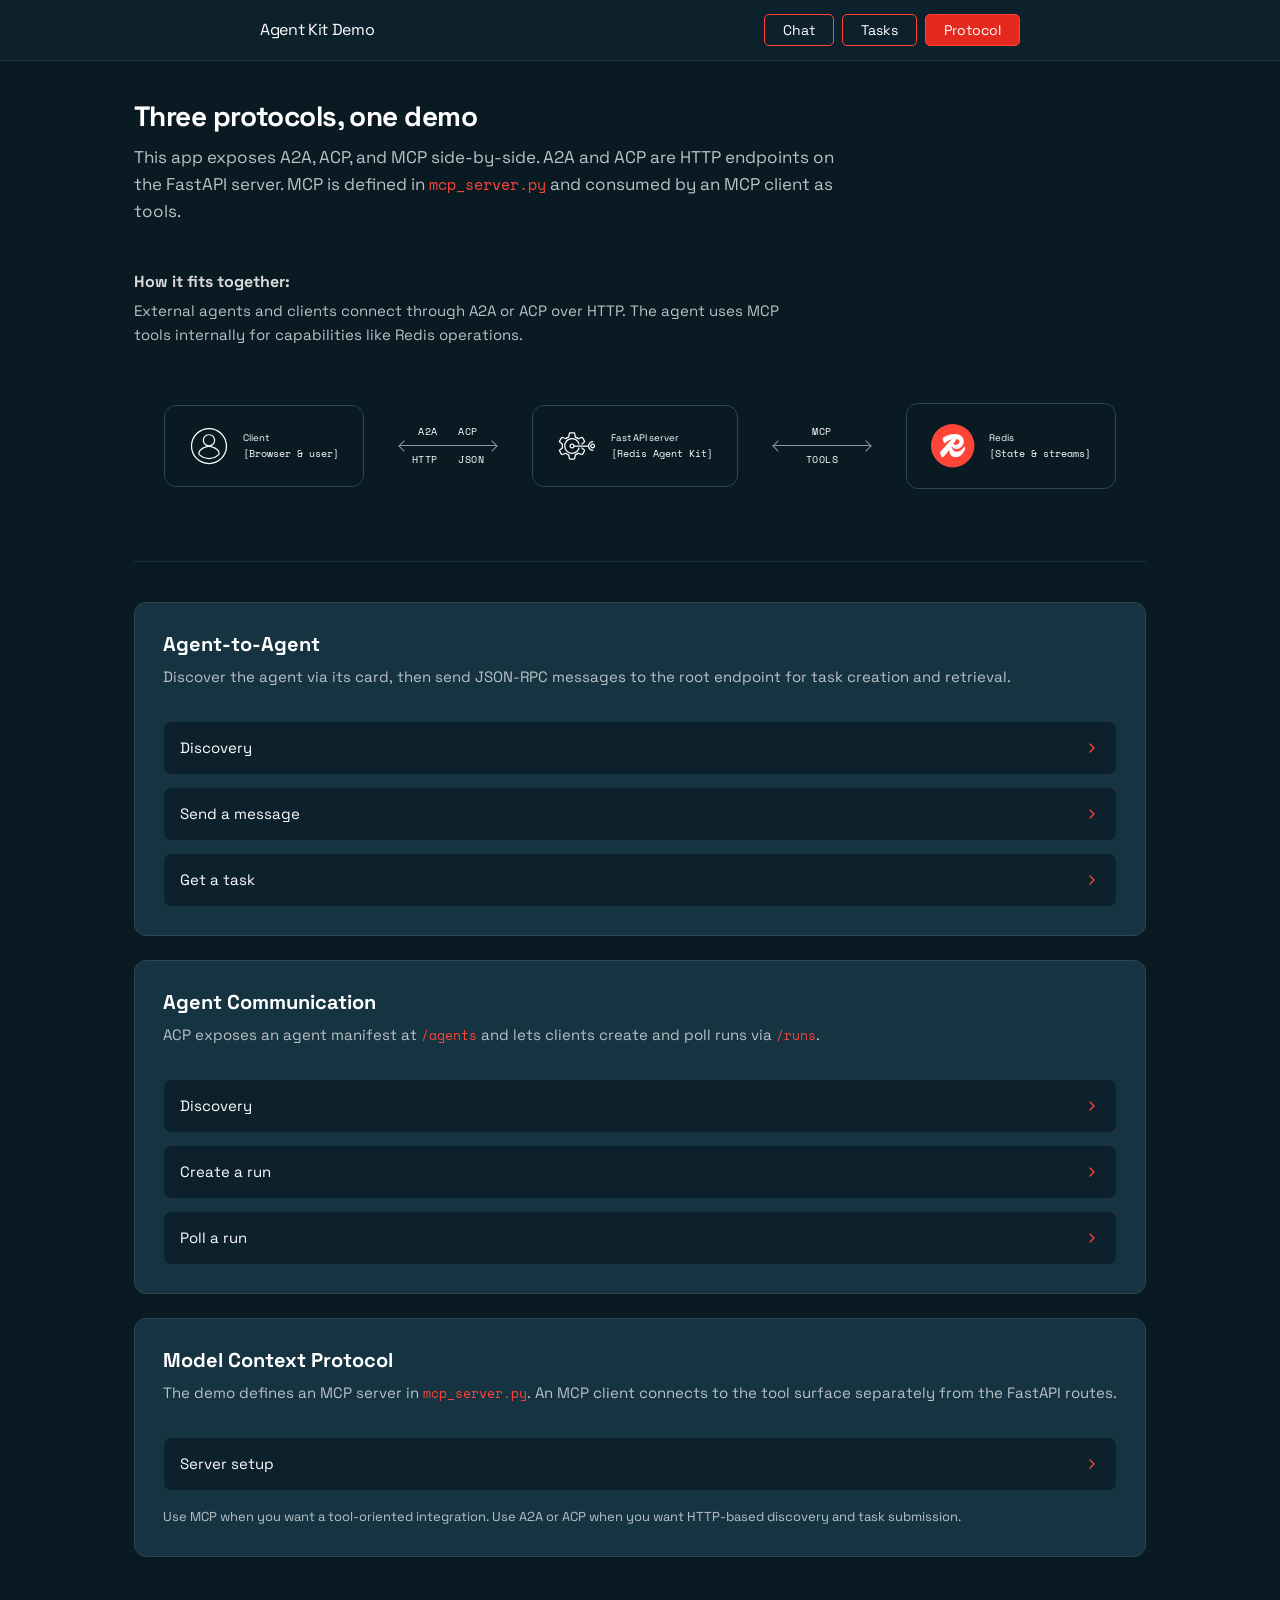
==== commit baf2b2fe: "/protocol style changes" ====
--- a/static/protocol.html
+++ b/static/protocol.html
@@ -7,76 +7,86 @@
   <title>Protocol Guide &mdash; RAK Demo</title>
   <link rel="preconnect" href="https://fonts.googleapis.com" />
   <link rel="preconnect" href="https://fonts.gstatic.com" crossorigin />
-  <link href="https://fonts.googleapis.com/css2?family=Space+Grotesk:wght@400;500;700&family=Space+Mono:wght@400;700&display=swap" rel="stylesheet" />
+  <link
+    href="https://fonts.googleapis.com/css2?family=Space+Grotesk:wght@400;500;700&family=Space+Mono:wght@400;700&display=swap"
+    rel="stylesheet" />
   <link rel="stylesheet" href="/static/css/tokens.css" />
   <link rel="stylesheet" href="/static/css/styles.css" />
 </head>
 
 <body>
   <header class="site-header">
-    <h1 class="site-header__label">Agent Kit Demo</h1>
-    <nav class="site-header__nav">
-      <a href="/demo">Chat</a>
-      <a href="/tasks">Tasks</a>
-      <a href="/protocol" class="active">Protocol</a>
-    </nav>
+    <div class="site-header__inner">
+      <h1 class="site-header__label">Agent Kit Demo</h1>
+      <nav class="site-header__nav">
+        <a href="/demo">Chat</a>
+        <a href="/tasks">Tasks</a>
+        <a href="/protocol" class="active">Protocol</a>
+      </nav>
+    </div>
   </header>
 
   <div class="page-wrap">
 
     <!-- Hero -->
     <section class="hero">
-      <div class="eyebrow">Protocol Walkthrough</div>
       <h1>Three protocols, one demo</h1>
       <p>
         This app exposes A2A, ACP, and MCP side-by-side. A2A and ACP are HTTP
         endpoints on the FastAPI server. MCP is defined in
-        <code>mcp_server.py</code> and consumed by an MCP client as tools.
+        <code class="hero__code">mcp_server.py</code> and consumed by an MCP client as tools.
       </p>
-      <div class="hero__actions">
-        <a href="/demo" class="btn btn-primary btn-sm">
-          <svg width="16" height="16" viewBox="0 0 24 24" fill="none" stroke="currentColor" stroke-width="2" stroke-linecap="round" stroke-linejoin="round"><path d="M21 15a2 2 0 0 1-2 2H7l-4 4V5a2 2 0 0 1 2-2h14a2 2 0 0 1 2 2z"/></svg>
-          Try the chat
-        </a>
-        <a href="/tasks" class="btn btn-secondary btn-sm">
-          <svg width="16" height="16" viewBox="0 0 24 24" fill="none" stroke="currentColor" stroke-width="2" stroke-linecap="round" stroke-linejoin="round"><rect x="3" y="3" width="18" height="18" rx="2" ry="2"/><line x1="3" y1="9" x2="21" y2="9"/><line x1="9" y1="21" x2="9" y2="9"/></svg>
-          View tasks
-        </a>
-      </div>
     </section>
 
     <!-- Architecture overview -->
     <section class="architecture">
-      <h2 class="architecture__title">How it fits together</h2>
+      <h2 class="architecture__title">How it fits together:</h2>
       <p class="architecture__desc">
         External agents and clients connect through A2A or ACP over HTTP.
         The agent uses MCP tools internally for capabilities like Redis operations.
       </p>
       <div class="architecture__diagram">
         <div class="arch-node">
-          <svg width="24" height="24" viewBox="0 0 24 24" fill="none" stroke="currentColor" stroke-width="1.5" stroke-linecap="round" stroke-linejoin="round"><path d="M20 21v-2a4 4 0 0 0-4-4H8a4 4 0 0 0-4 4v2"/><circle cx="12" cy="7" r="4"/></svg>
-          <span class="arch-node__label">Client</span>
-          <span class="arch-node__sub">Browser / Agent</span>
+          <img src="/static/img/icon-user-64-white.svg" alt="" class="arch-node__icon" />
+          <div class="arch-node__text">
+            <span class="arch-node__label">Client</span>
+            <span class="arch-node__sub">[Browser &amp; user]</span>
+          </div>
         </div>
         <div class="arch-arrow">
-          <span class="arch-arrow__label">A2A / ACP</span>
+          <div class="arch-arrow__labels">
+            <span class="arch-arrow__label">A2A</span>
+            <span class="arch-arrow__label">ACP</span>
+          </div>
           <div class="arch-arrow__line arch-arrow__line--bidir"></div>
-          <span class="arch-arrow__label">HTTP JSON</span>
-        </div>
-        <div class="arch-node arch-node--center">
-          <svg width="24" height="24" viewBox="0 0 24 24" fill="none" stroke="currentColor" stroke-width="1.5" stroke-linecap="round" stroke-linejoin="round"><rect x="2" y="3" width="20" height="14" rx="2" ry="2"/><line x1="8" y1="21" x2="16" y2="21"/><line x1="12" y1="17" x2="12" y2="21"/></svg>
-          <span class="arch-node__label">FastAPI Server</span>
-          <span class="arch-node__sub">Redis Agent Kit</span>
+          <div class="arch-arrow__labels">
+            <span class="arch-arrow__label">HTTP</span>
+            <span class="arch-arrow__label">JSON</span>
+          </div>
+        </div>
+        <div class="arch-node">
+          <img src="/static/img/icon-API-64-white.svg" alt="" class="arch-node__icon" />
+          <div class="arch-node__text">
+            <span class="arch-node__label">Fast API server</span>
+            <span class="arch-node__sub">[Redis Agent Kit]</span>
+          </div>
         </div>
         <div class="arch-arrow">
-          <span class="arch-arrow__label">MCP</span>
+          <div class="arch-arrow__labels">
+            <span class="arch-arrow__label">MCP</span>
+          </div>
           <div class="arch-arrow__line arch-arrow__line--bidir"></div>
-          <span class="arch-arrow__label">Tools</span>
+          <div class="arch-arrow__labels">
+            <span class="arch-arrow__label">TOOLS</span>
+          </div>
         </div>
         <div class="arch-node">
-          <svg width="24" height="24" viewBox="0 0 24 24" fill="none" stroke="currentColor" stroke-width="1.5" stroke-linecap="round" stroke-linejoin="round"><ellipse cx="12" cy="5" rx="9" ry="3"/><path d="M21 12c0 1.66-4 3-9 3s-9-1.34-9-3"/><path d="M3 5v14c0 1.66 4 3 9 3s9-1.34 9-3V5"/></svg>
-          <span class="arch-node__label">Redis</span>
-          <span class="arch-node__sub">State &amp; Streams</span>
+          <img src="/static/img/redis-logo-mark-white-outline.svg" alt=""
+            class="arch-node__icon arch-node__icon--redis" />
+          <div class="arch-node__text">
+            <span class="arch-node__label">Redis</span>
+            <span class="arch-node__sub">[State &amp; streams]</span>
+          </div>
         </div>
       </div>
     </section>
@@ -84,12 +94,10 @@
     <hr class="section-divider" />
 
     <!-- Protocol cards -->
-    <section class="grid grid--3">
+    <section class="protocol-list">
 
       <!-- A2A -->
       <article class="protocol-card">
-        <img src="/static/img/icon-messaging-64-white.svg" alt="" class="protocol-card__icon" />
-        <div class="eyebrow card__eyebrow">A2A</div>
         <h2 class="protocol-card__title">Agent-to-Agent</h2>
         <p class="protocol-card__desc">
           Discover the agent via its card, then send JSON-RPC messages to the root endpoint
@@ -97,25 +105,50 @@
         </p>
 
         <div class="code-block">
-          <div class="code-block__header">
+          <button class="code-block__header" aria-expanded="false" onclick="toggleCodeBlock(this)">
             <span class="code-block__label">Discovery</span>
-            <button class="code-block__copy" onclick="copyCode(this)">Copy</button>
-          </div>
-          <pre><code>curl http://127.0.0.1:8000/.well-known/agent.json</code></pre>
-        </div>
-
-        <div class="collapsible">
-          <button class="collapsible__toggle" aria-expanded="false" onclick="toggleCollapsible(this)">
-            <svg viewBox="0 0 24 24" fill="none" stroke="currentColor" stroke-width="2" stroke-linecap="round" stroke-linejoin="round"><polyline points="9 18 15 12 9 6"/></svg>
-            Send a message
-          </button>
-          <div class="collapsible__content">
-            <div class="code-block">
-              <div class="code-block__header">
-                <span class="code-block__label">message/send</span>
-                <button class="code-block__copy" onclick="copyCode(this)">Copy</button>
-              </div>
-              <pre><code>curl -X POST http://127.0.0.1:8000/ \
+            <svg class="code-block__chevron" viewBox="0 0 24 24" fill="none" stroke="currentColor" stroke-width="2"
+              stroke-linecap="round" stroke-linejoin="round">
+              <polyline points="9 18 15 12 9 6" />
+            </svg>
+          </button>
+          <div class="code-block__body">
+            <button class="code-block__copy" onclick="copyCode(this)" aria-label="Copy">
+              <svg class="code-block__copy-icon code-block__copy-icon--default" viewBox="0 0 24 24" fill="none" stroke="currentColor" stroke-width="2" stroke-linecap="round" stroke-linejoin="round">
+                <rect width="14" height="14" x="8" y="8" rx="2" ry="2" />
+                <path d="M4 16c-1.1 0-2-.9-2-2V4c0-1.1.9-2 2-2h10c1.1 0 2 .9 2 2" />
+              </svg>
+              <svg class="code-block__copy-icon code-block__copy-icon--check" viewBox="0 0 24 24" fill="none" stroke="currentColor" stroke-width="2" stroke-linecap="round" stroke-linejoin="round">
+                <path d="m12 15 2 2 4-4" />
+                <rect width="14" height="14" x="8" y="8" rx="2" ry="2" />
+                <path d="M4 16c-1.1 0-2-.9-2-2V4c0-1.1.9-2 2-2h10c1.1 0 2 .9 2 2" />
+              </svg>
+            </button>
+            <pre><code>curl http://127.0.0.1:8000/.well-known/agent.json</code></pre>
+          </div>
+        </div>
+
+        <div class="code-block">
+          <button class="code-block__header" aria-expanded="false" onclick="toggleCodeBlock(this)">
+            <span class="code-block__label">Send a message</span>
+            <svg class="code-block__chevron" viewBox="0 0 24 24" fill="none" stroke="currentColor" stroke-width="2"
+              stroke-linecap="round" stroke-linejoin="round">
+              <polyline points="9 18 15 12 9 6" />
+            </svg>
+          </button>
+          <div class="code-block__body">
+            <button class="code-block__copy" onclick="copyCode(this)" aria-label="Copy">
+              <svg class="code-block__copy-icon code-block__copy-icon--default" viewBox="0 0 24 24" fill="none" stroke="currentColor" stroke-width="2" stroke-linecap="round" stroke-linejoin="round">
+                <rect width="14" height="14" x="8" y="8" rx="2" ry="2" />
+                <path d="M4 16c-1.1 0-2-.9-2-2V4c0-1.1.9-2 2-2h10c1.1 0 2 .9 2 2" />
+              </svg>
+              <svg class="code-block__copy-icon code-block__copy-icon--check" viewBox="0 0 24 24" fill="none" stroke="currentColor" stroke-width="2" stroke-linecap="round" stroke-linejoin="round">
+                <path d="m12 15 2 2 4-4" />
+                <rect width="14" height="14" x="8" y="8" rx="2" ry="2" />
+                <path d="M4 16c-1.1 0-2-.9-2-2V4c0-1.1.9-2 2-2h10c1.1 0 2 .9 2 2" />
+              </svg>
+            </button>
+            <pre><code>curl -X POST http://127.0.0.1:8000/ \
   -H 'Content-Type: application/json' \
   -d '{
     "jsonrpc":"2.0",
@@ -131,22 +164,30 @@
     },
     "id":"req-1"
   }'</code></pre>
-            </div>
-          </div>
-        </div>
-
-        <div class="collapsible">
-          <button class="collapsible__toggle" aria-expanded="false" onclick="toggleCollapsible(this)">
-            <svg viewBox="0 0 24 24" fill="none" stroke="currentColor" stroke-width="2" stroke-linecap="round" stroke-linejoin="round"><polyline points="9 18 15 12 9 6"/></svg>
-            Get a task
-          </button>
-          <div class="collapsible__content">
-            <div class="code-block">
-              <div class="code-block__header">
-                <span class="code-block__label">tasks/get</span>
-                <button class="code-block__copy" onclick="copyCode(this)">Copy</button>
-              </div>
-              <pre><code>curl -X POST http://127.0.0.1:8000/ \
+          </div>
+        </div>
+
+        <div class="code-block">
+          <button class="code-block__header" aria-expanded="false" onclick="toggleCodeBlock(this)">
+            <span class="code-block__label">Get a task</span>
+            <svg class="code-block__chevron" viewBox="0 0 24 24" fill="none" stroke="currentColor" stroke-width="2"
+              stroke-linecap="round" stroke-linejoin="round">
+              <polyline points="9 18 15 12 9 6" />
+            </svg>
+          </button>
+          <div class="code-block__body">
+            <button class="code-block__copy" onclick="copyCode(this)" aria-label="Copy">
+              <svg class="code-block__copy-icon code-block__copy-icon--default" viewBox="0 0 24 24" fill="none" stroke="currentColor" stroke-width="2" stroke-linecap="round" stroke-linejoin="round">
+                <rect width="14" height="14" x="8" y="8" rx="2" ry="2" />
+                <path d="M4 16c-1.1 0-2-.9-2-2V4c0-1.1.9-2 2-2h10c1.1 0 2 .9 2 2" />
+              </svg>
+              <svg class="code-block__copy-icon code-block__copy-icon--check" viewBox="0 0 24 24" fill="none" stroke="currentColor" stroke-width="2" stroke-linecap="round" stroke-linejoin="round">
+                <path d="m12 15 2 2 4-4" />
+                <rect width="14" height="14" x="8" y="8" rx="2" ry="2" />
+                <path d="M4 16c-1.1 0-2-.9-2-2V4c0-1.1.9-2 2-2h10c1.1 0 2 .9 2 2" />
+              </svg>
+            </button>
+            <pre><code>curl -X POST http://127.0.0.1:8000/ \
   -H 'Content-Type: application/json' \
   -d '{
     "jsonrpc":"2.0",
@@ -154,15 +195,12 @@
     "params":{"id":"TASK_ID"},
     "id":"req-2"
   }'</code></pre>
-            </div>
           </div>
         </div>
       </article>
 
       <!-- ACP -->
       <article class="protocol-card">
-        <img src="/static/img/icon-API-64-white.svg" alt="" class="protocol-card__icon" />
-        <div class="eyebrow card__eyebrow">ACP</div>
         <h2 class="protocol-card__title">Agent Communication</h2>
         <p class="protocol-card__desc">
           ACP exposes an agent manifest at <code>/agents</code> and lets
@@ -170,25 +208,50 @@
         </p>
 
         <div class="code-block">
-          <div class="code-block__header">
+          <button class="code-block__header" aria-expanded="false" onclick="toggleCodeBlock(this)">
             <span class="code-block__label">Discovery</span>
-            <button class="code-block__copy" onclick="copyCode(this)">Copy</button>
-          </div>
-          <pre><code>curl http://127.0.0.1:8000/agents</code></pre>
-        </div>
-
-        <div class="collapsible">
-          <button class="collapsible__toggle" aria-expanded="false" onclick="toggleCollapsible(this)">
-            <svg viewBox="0 0 24 24" fill="none" stroke="currentColor" stroke-width="2" stroke-linecap="round" stroke-linejoin="round"><polyline points="9 18 15 12 9 6"/></svg>
-            Create a run
-          </button>
-          <div class="collapsible__content">
-            <div class="code-block">
-              <div class="code-block__header">
-                <span class="code-block__label">POST /runs</span>
-                <button class="code-block__copy" onclick="copyCode(this)">Copy</button>
-              </div>
-              <pre><code>curl -X POST http://127.0.0.1:8000/runs \
+            <svg class="code-block__chevron" viewBox="0 0 24 24" fill="none" stroke="currentColor" stroke-width="2"
+              stroke-linecap="round" stroke-linejoin="round">
+              <polyline points="9 18 15 12 9 6" />
+            </svg>
+          </button>
+          <div class="code-block__body">
+            <button class="code-block__copy" onclick="copyCode(this)" aria-label="Copy">
+              <svg class="code-block__copy-icon code-block__copy-icon--default" viewBox="0 0 24 24" fill="none" stroke="currentColor" stroke-width="2" stroke-linecap="round" stroke-linejoin="round">
+                <rect width="14" height="14" x="8" y="8" rx="2" ry="2" />
+                <path d="M4 16c-1.1 0-2-.9-2-2V4c0-1.1.9-2 2-2h10c1.1 0 2 .9 2 2" />
+              </svg>
+              <svg class="code-block__copy-icon code-block__copy-icon--check" viewBox="0 0 24 24" fill="none" stroke="currentColor" stroke-width="2" stroke-linecap="round" stroke-linejoin="round">
+                <path d="m12 15 2 2 4-4" />
+                <rect width="14" height="14" x="8" y="8" rx="2" ry="2" />
+                <path d="M4 16c-1.1 0-2-.9-2-2V4c0-1.1.9-2 2-2h10c1.1 0 2 .9 2 2" />
+              </svg>
+            </button>
+            <pre><code>curl http://127.0.0.1:8000/agents</code></pre>
+          </div>
+        </div>
+
+        <div class="code-block">
+          <button class="code-block__header" aria-expanded="false" onclick="toggleCodeBlock(this)">
+            <span class="code-block__label">Create a run</span>
+            <svg class="code-block__chevron" viewBox="0 0 24 24" fill="none" stroke="currentColor" stroke-width="2"
+              stroke-linecap="round" stroke-linejoin="round">
+              <polyline points="9 18 15 12 9 6" />
+            </svg>
+          </button>
+          <div class="code-block__body">
+            <button class="code-block__copy" onclick="copyCode(this)" aria-label="Copy">
+              <svg class="code-block__copy-icon code-block__copy-icon--default" viewBox="0 0 24 24" fill="none" stroke="currentColor" stroke-width="2" stroke-linecap="round" stroke-linejoin="round">
+                <rect width="14" height="14" x="8" y="8" rx="2" ry="2" />
+                <path d="M4 16c-1.1 0-2-.9-2-2V4c0-1.1.9-2 2-2h10c1.1 0 2 .9 2 2" />
+              </svg>
+              <svg class="code-block__copy-icon code-block__copy-icon--check" viewBox="0 0 24 24" fill="none" stroke="currentColor" stroke-width="2" stroke-linecap="round" stroke-linejoin="round">
+                <path d="m12 15 2 2 4-4" />
+                <rect width="14" height="14" x="8" y="8" rx="2" ry="2" />
+                <path d="M4 16c-1.1 0-2-.9-2-2V4c0-1.1.9-2 2-2h10c1.1 0 2 .9 2 2" />
+              </svg>
+            </button>
+            <pre><code>curl -X POST http://127.0.0.1:8000/runs \
   -H 'Content-Type: application/json' \
   -d '{
     "agent_name":"rak-minimal-demo",
@@ -200,31 +263,36 @@
       }]
     }]
   }'</code></pre>
-            </div>
-          </div>
-        </div>
-
-        <div class="collapsible">
-          <button class="collapsible__toggle" aria-expanded="false" onclick="toggleCollapsible(this)">
-            <svg viewBox="0 0 24 24" fill="none" stroke="currentColor" stroke-width="2" stroke-linecap="round" stroke-linejoin="round"><polyline points="9 18 15 12 9 6"/></svg>
-            Poll a run
-          </button>
-          <div class="collapsible__content">
-            <div class="code-block">
-              <div class="code-block__header">
-                <span class="code-block__label">GET /runs/:id</span>
-                <button class="code-block__copy" onclick="copyCode(this)">Copy</button>
-              </div>
-              <pre><code>curl http://127.0.0.1:8000/runs/RUN_ID</code></pre>
-            </div>
+          </div>
+        </div>
+
+        <div class="code-block">
+          <button class="code-block__header" aria-expanded="false" onclick="toggleCodeBlock(this)">
+            <span class="code-block__label">Poll a run</span>
+            <svg class="code-block__chevron" viewBox="0 0 24 24" fill="none" stroke="currentColor" stroke-width="2"
+              stroke-linecap="round" stroke-linejoin="round">
+              <polyline points="9 18 15 12 9 6" />
+            </svg>
+          </button>
+          <div class="code-block__body">
+            <button class="code-block__copy" onclick="copyCode(this)" aria-label="Copy">
+              <svg class="code-block__copy-icon code-block__copy-icon--default" viewBox="0 0 24 24" fill="none" stroke="currentColor" stroke-width="2" stroke-linecap="round" stroke-linejoin="round">
+                <rect width="14" height="14" x="8" y="8" rx="2" ry="2" />
+                <path d="M4 16c-1.1 0-2-.9-2-2V4c0-1.1.9-2 2-2h10c1.1 0 2 .9 2 2" />
+              </svg>
+              <svg class="code-block__copy-icon code-block__copy-icon--check" viewBox="0 0 24 24" fill="none" stroke="currentColor" stroke-width="2" stroke-linecap="round" stroke-linejoin="round">
+                <path d="m12 15 2 2 4-4" />
+                <rect width="14" height="14" x="8" y="8" rx="2" ry="2" />
+                <path d="M4 16c-1.1 0-2-.9-2-2V4c0-1.1.9-2 2-2h10c1.1 0 2 .9 2 2" />
+              </svg>
+            </button>
+            <pre><code>curl http://127.0.0.1:8000/runs/RUN_ID</code></pre>
           </div>
         </div>
       </article>
 
       <!-- MCP -->
       <article class="protocol-card">
-        <img src="/static/img/icon-code-64-white.svg" alt="" class="protocol-card__icon" />
-        <div class="eyebrow card__eyebrow">MCP</div>
         <h2 class="protocol-card__title">Model Context Protocol</h2>
         <p class="protocol-card__desc">
           The demo defines an MCP server in <code>mcp_server.py</code>. An MCP
@@ -232,19 +300,35 @@
         </p>
 
         <div class="code-block">
-          <div class="code-block__header">
+          <button class="code-block__header" aria-expanded="false" onclick="toggleCodeBlock(this)">
             <span class="code-block__label">Server setup</span>
-            <button class="code-block__copy" onclick="copyCode(this)">Copy</button>
-          </div>
-          <pre><code>from redis_agent_kit.mcp import create_server
+            <svg class="code-block__chevron" viewBox="0 0 24 24" fill="none" stroke="currentColor" stroke-width="2"
+              stroke-linecap="round" stroke-linejoin="round">
+              <polyline points="9 18 15 12 9 6" />
+            </svg>
+          </button>
+          <div class="code-block__body">
+            <button class="code-block__copy" onclick="copyCode(this)" aria-label="Copy">
+              <svg class="code-block__copy-icon code-block__copy-icon--default" viewBox="0 0 24 24" fill="none" stroke="currentColor" stroke-width="2" stroke-linecap="round" stroke-linejoin="round">
+                <rect width="14" height="14" x="8" y="8" rx="2" ry="2" />
+                <path d="M4 16c-1.1 0-2-.9-2-2V4c0-1.1.9-2 2-2h10c1.1 0 2 .9 2 2" />
+              </svg>
+              <svg class="code-block__copy-icon code-block__copy-icon--check" viewBox="0 0 24 24" fill="none" stroke="currentColor" stroke-width="2" stroke-linecap="round" stroke-linejoin="round">
+                <path d="m12 15 2 2 4-4" />
+                <rect width="14" height="14" x="8" y="8" rx="2" ry="2" />
+                <path d="M4 16c-1.1 0-2-.9-2-2V4c0-1.1.9-2 2-2h10c1.1 0 2 .9 2 2" />
+              </svg>
+            </button>
+            <pre><code>from redis_agent_kit.mcp import create_server
 
 server = create_server(
     redis_url="redis://localhost:6379",
     name="rak-minimal-demo",
 )</code></pre>
-        </div>
-
-        <p class="protocol-card__desc" style="margin-top: 1rem; margin-bottom: 0; font-size: 0.8125rem;">
+          </div>
+        </div>
+
+        <p class="protocol-card__desc protocol-card__desc--footnote">
           Use MCP when you want a tool-oriented integration. Use A2A or ACP
           when you want HTTP-based discovery and task submission.
         </p>
@@ -254,23 +338,21 @@
   </div>
 
   <script>
-    function toggleCollapsible(btn) {
+    function toggleCodeBlock(btn) {
       var expanded = btn.getAttribute('aria-expanded') === 'true';
       btn.setAttribute('aria-expanded', String(!expanded));
-      var content = btn.nextElementSibling;
-      content.classList.toggle('open');
+      btn.parentElement.classList.toggle('open');
     }
 
     function copyCode(btn) {
       var pre = btn.closest('.code-block').querySelector('pre');
       var text = pre.textContent;
       navigator.clipboard.writeText(text).then(function () {
-        var orig = btn.textContent;
-        btn.textContent = 'Copied!';
-        setTimeout(function () { btn.textContent = orig; }, 1500);
+        btn.classList.add('is-copied');
+        setTimeout(function () { btn.classList.remove('is-copied'); }, 1500);
       });
     }
   </script>
 </body>
 
-</html>
+</html>
--- a/static/css/styles.css
+++ b/static/css/styles.css
@@ -90,7 +90,7 @@
 .site-header {
   display: flex;
   align-items: center;
-  gap: 1rem;
+  justify-content: center;
   padding: 0.875rem var(--container-padding);
   border-bottom: 1px solid var(--border);
   background: var(--bg-surface);
@@ -101,6 +101,16 @@
   flex-shrink: 0;
 }
 
+.site-header__inner {
+  display: flex;
+  align-items: center;
+  justify-content: space-between;
+  gap: 1.5rem;
+  width: 100%;
+  max-width: 760px;
+  margin: 0 auto;
+}
+
 .site-header__logo {
   display: flex;
   align-items: center;
@@ -137,32 +147,40 @@
 .site-header__nav {
   display: flex;
   align-items: center;
-  gap: 0.125rem;
-  margin-left: auto;
+  gap: 0.5rem;
 }
 
 .site-header__nav a {
   font-family: var(--primary-font);
   font-size: 0.875rem;
-  font-weight: 500;
-  color: var(--fg-muted);
-  padding: 0.375rem 0.875rem;
+  color: var(--fg-default);
+  padding: 0.5rem 1.125rem;
+  border: 1px solid var(--hyper-05);
   border-radius: var(--radius-rounded);
-  transition: color 0.15s ease, background 0.15s ease;
+  background: transparent;
+  transition: color 0.15s ease, background 0.15s ease, border-color 0.15s ease;
   text-decoration: none;
   position: relative;
+  line-height: 1;
 }
 
 .site-header__nav a:hover {
   color: var(--fg-default);
-  background: rgba(255, 255, 255, 0.05);
+  background: var(--hyper-10);
+  border-color: var(--hyper-04);
   text-decoration: none;
 }
 
 .site-header__nav a.active {
-  color: var(--fg-default);
-  background: var(--bg-raised);
+  color: var(--base-white);
+  background: var(--hyper-07);
+  border-color: var(--hyper-05);
   text-decoration: none;
+}
+
+.site-header__nav a.active:hover {
+  background: var(--hyper-08);
+  border-color: var(--hyper-06);
 }
 
 /* === Eyebrow === */
@@ -186,7 +204,6 @@
   gap: 0.5rem;
   font-family: var(--primary-font);
   font-size: 0.9375rem;
-  font-weight: 500;
   line-height: 1;
   padding: 0.75rem 1.75rem;
   border: 1px solid transparent;
@@ -341,6 +358,12 @@
 
 /* === Chat === */
 
+body.chat-page {
+  height: 100dvh;
+  min-height: 0;
+  overflow: hidden;
+}
+
 .chat-wrap {
   display: flex;
   flex-direction: column;
@@ -352,11 +375,27 @@
 }
 
 .chat-status {
-  display: flex;
-  flex-wrap: wrap;
-  gap: 0.5rem;
+  width: 100%;
   padding: 0.75rem var(--container-padding);
   border-bottom: 1px solid var(--border);
+  flex-shrink: 0;
+}
+
+.chat-status__inner {
+  display: flex;
+  flex-wrap: wrap;
+  gap: 10px;
+  width: 100%;
+  max-width: 760px;
+  margin: 0 auto;
+}
+
+.chat-status .pill {
+  padding: 3px 12px;
+  border-radius: 2.5px;
+  color: #fff;
+  background: #07151C;
+  border-color: #163341;
 }
 
 .chat-transcript {
@@ -395,16 +434,10 @@
   padding: 2rem;
 }
 
-.chat-empty__icon {
-  width: 56px;
-  height: 56px;
-  color: var(--dusk-50);
-}
-
 .chat-empty__title {
-  font-size: 1.375rem;
+  font-size: 2.25rem;
   font-weight: 600;
-  color: var(--fg-default);
+  color: #F8F8F8;
   letter-spacing: -0.01em;
 }
 
@@ -488,9 +521,8 @@
 .approval-card {
   align-self: flex-start;
   max-width: 85%;
-  background: var(--dusk-90);
-  border: 1px solid var(--border-strong);
-  border-left: 3px solid var(--yellow);
+  background: var(--midnight);
+  border: 1px solid var(--dusk);
   border-radius: var(--radius-card);
   padding: 1rem;
   display: none;
@@ -540,7 +572,7 @@
 
 /* Composer */
 .composer {
-  padding: 0.875rem var(--container-padding) 1rem;
+  padding: 0.875rem 0;
   display: flex;
   flex-direction: column;
   gap: 0.625rem;
@@ -607,40 +639,7 @@
 }
 
 .composer__send {
-  flex-shrink: 0;
-  height: 2.75rem;
-  width: 2.75rem;
-  display: flex;
-  align-items: center;
-  justify-content: center;
-  border: 1px solid var(--btn-primary-border);
-  border-radius: var(--radius-rounded);
-  background: var(--btn-primary-bg);
-  color: var(--btn-primary-text);
-  cursor: pointer;
-  transition: background 0.15s ease, border-color 0.15s ease;
-}
-
-.composer__send:hover {
-  background: var(--btn-primary-hover-bg);
-  border-color: var(--btn-primary-hover-border);
-}
-
-.composer__send:active {
-  background: var(--btn-primary-active-bg);
-  border-color: var(--btn-primary-active-border);
-}
-
-.composer__send svg {
-  width: 18px;
-  height: 18px;
-}
-
-.composer__hint {
-  font-size: 0.6875rem;
-  color: var(--dusk-50);
-  text-align: right;
-  font-family: var(--secondary-font);
+  margin-left: auto;
 }
 
 /* === Protocol Page === */
@@ -657,9 +656,9 @@
 }
 
 .hero h1 {
-  margin-top: 0.625rem;
-  margin-bottom: 0.875rem;
-  font-size: clamp(2rem, 4vw, 3.125rem);
+  margin-top: 0;
+  margin-bottom: 0.75rem;
+  font-size: 1.75rem;
   letter-spacing: -0.02em;
 }
 
@@ -670,14 +669,17 @@
   line-height: 1.6;
 }
 
-.hero__actions {
-  display: flex;
-  gap: 0.75rem;
-  margin-top: 1.5rem;
-  flex-wrap: wrap;
+.hero__code {
+  color: var(--primary-color);
 }
 
 /* Protocol cards with icons */
+.protocol-list {
+  display: flex;
+  flex-direction: column;
+  gap: var(--space-sm);
+}
+
 .protocol-card {
   background: var(--bg-raised);
   border: 1px solid var(--border-strong);
@@ -693,12 +695,6 @@
   box-shadow: 0 8px 32px rgba(0, 0, 0, 0.25);
 }
 
-.protocol-card__icon {
-  width: 48px;
-  height: 48px;
-  margin-bottom: 1.25rem;
-}
-
 .protocol-card__title {
   font-size: 1.25rem;
   font-weight: 700;
@@ -714,95 +710,127 @@
   margin-bottom: 1.25rem;
 }
 
-/* Code block with header */
+.protocol-card__desc code {
+  color: var(--primary-color);
+}
+
+.protocol-card__desc--footnote {
+  margin-top: 1rem;
+  margin-bottom: 0;
+  font-size: 0.8125rem;
+}
+
+/* Code block as collapsible */
 .code-block {
   border-radius: var(--radius-code);
   overflow: hidden;
   margin-top: 0.75rem;
   border: 1px solid var(--border);
+  background: var(--bg-surface);
 }
 
 .code-block__header {
   display: flex;
   align-items: center;
   justify-content: space-between;
-  padding: 0.5rem 1rem;
+  width: 100%;
+  padding: 0.875rem 1rem;
+  background: transparent;
+  border: none;
+  cursor: pointer;
+  font: inherit;
+  text-align: left;
+  color: var(--fg-default);
+  transition: background 0.15s ease;
+}
+
+.code-block__header:hover {
   background: var(--dusk-09);
-  border-bottom: 1px solid var(--border);
 }
 
 .code-block__label {
-  font-family: var(--secondary-font);
-  font-size: 0.6875rem;
-  font-weight: 700;
-  color: var(--fg-muted);
-  text-transform: uppercase;
-  letter-spacing: 0.06em;
+  font-family: var(--primary-font);
+  font-size: 0.9375rem;
+  font-weight: 400;
+  color: var(--fg-default);
+  text-transform: none;
+  letter-spacing: 0;
+}
+
+.code-block__chevron {
+  width: 16px;
+  height: 16px;
+  color: var(--primary-color);
+  transition: transform 0.2s ease;
+  flex-shrink: 0;
+}
+
+.code-block__header[aria-expanded="true"] .code-block__chevron {
+  transform: rotate(90deg);
+}
+
+.code-block__body {
+  display: none;
+  position: relative;
+  border-top: 1px solid var(--border);
+}
+
+.code-block.open .code-block__body {
+  display: block;
 }
 
 .code-block__copy {
-  font-family: var(--secondary-font);
-  font-size: 0.6875rem;
+  position: absolute;
+  top: 0.5rem;
+  right: 0.5rem;
+  display: inline-flex;
+  align-items: center;
+  justify-content: center;
   color: var(--fg-muted);
   background: none;
   border: none;
   cursor: pointer;
-  padding: 0.25rem 0.5rem;
+  padding: 0.375rem;
   border-radius: var(--radius-rounded);
   transition: color 0.15s ease, background 0.15s ease;
+  z-index: 1;
+}
+
+.code-block__copy-icon {
+  width: 16px;
+  height: 16px;
+}
+
+.code-block__copy-icon--check {
+  display: none;
+}
+
+.code-block__copy.is-copied .code-block__copy-icon--default {
+  display: none;
+}
+
+.code-block__copy.is-copied .code-block__copy-icon--check {
+  display: inline-block;
 }
 
 .code-block__copy:hover {
   color: var(--fg-brand);
   background: rgba(220, 255, 30, 0.06);
+}
+
+.code-block__copy.is-copied {
+  color: var(--fg-brand);
 }
 
 .code-block pre {
   border: none;
   border-radius: 0;
   margin: 0;
-}
-
-/* Collapsible sections */
-.collapsible {
-  margin-top: 0.75rem;
-}
-
-.collapsible__toggle {
-  display: flex;
-  align-items: center;
-  gap: 0.375rem;
-  font-family: var(--secondary-font);
-  font-size: 0.75rem;
-  font-weight: 700;
-  color: var(--fg-muted);
-  background: none;
-  border: none;
-  cursor: pointer;
-  padding: 0.5rem 0;
-  transition: color 0.15s ease;
-}
-
-.collapsible__toggle:hover {
-  color: var(--fg-brand);
-}
-
-.collapsible__toggle svg {
-  width: 14px;
-  height: 14px;
-  transition: transform 0.2s ease;
-}
-
-.collapsible__toggle[aria-expanded="true"] svg {
-  transform: rotate(90deg);
-}
-
-.collapsible__content {
-  display: none;
-}
-
-.collapsible__content.open {
-  display: block;
+  color: #80DBFF;
+}
+
+.code-block pre code {
+  color: inherit;
 }
 
 /* Architecture overview */
@@ -812,9 +840,8 @@
 }
 
 .architecture__title {
-  font-size: 1.625rem;
-  font-weight: 700;
-  color: var(--fg-default);
+  font-size: 1rem;
+  color: var(--fg-secondary);
   margin-bottom: 0.5rem;
 }
 
@@ -829,58 +856,73 @@
   display: flex;
   align-items: center;
   justify-content: center;
-  gap: 0;
-  padding: 2rem 1.5rem;
-  background: var(--bg-surface);
-  border: 1px solid var(--border);
-  border-radius: var(--radius-card);
+  gap: var(--space-sm);
+  padding: 2rem 0;
+  background: transparent;
+  border: none;
   overflow-x: auto;
 }
 
 .arch-node {
   display: flex;
-  flex-direction: column;
-  align-items: center;
-  gap: 0.5rem;
+  flex-direction: row;
+  align-items: center;
+  gap: 0.875rem;
   padding: 1.25rem 1.5rem;
-  background: var(--bg-raised);
+  background: transparent;
   border: 1px solid var(--border-strong);
   border-radius: var(--radius-card);
-  min-width: 120px;
-  text-align: center;
+  min-width: 180px;
+  text-align: left;
   flex-shrink: 0;
 }
 
-.arch-node--center {
-  border-color: var(--hyper-05);
-  background: var(--hyper-10);
+.arch-node__text {
+  display: flex;
+  flex-direction: column;
+}
+
+.arch-node__icon {
+  width: 40px;
+  height: 40px;
+  flex-shrink: 0;
+}
+
+.arch-node__icon--redis {
+  width: 44px;
+  height: 44px;
 }
 
 .arch-node__label {
   font-family: var(--primary-font);
-  font-size: 0.875rem;
-  font-weight: 600;
+  font-size: 0.6rem;
   color: var(--fg-default);
 }
 
 .arch-node__sub {
   font-family: var(--secondary-font);
-  font-size: 0.6875rem;
-  color: var(--fg-muted);
+  font-size: 0.6rem;
+  color: var(--fg-default);
 }
 
 .arch-arrow {
   display: flex;
   flex-direction: column;
   align-items: center;
-  gap: 0.25rem;
+  gap: 0.375rem;
   padding: 0 0.75rem;
   flex-shrink: 0;
 }
 
+.arch-arrow__labels {
+  display: flex;
+  justify-content: center;
+  gap: 1.25rem;
+}
+
 .arch-arrow__line {
-  width: 48px;
-  height: 2px;
+  width: 96px;
+  height: 1px;
   background: var(--dusk-50);
   position: relative;
 }
@@ -888,31 +930,33 @@
 .arch-arrow__line::after {
   content: '';
   position: absolute;
-  right: -1px;
-  top: -3px;
-  width: 0;
-  height: 0;
-  border-left: 6px solid var(--dusk-50);
-  border-top: 4px solid transparent;
-  border-bottom: 4px solid transparent;
+  right: 0;
+  top: 50%;
+  width: 8px;
+  height: 8px;
+  border-top: 1px solid var(--dusk-50);
+  border-right: 1px solid var(--dusk-50);
+  transform: translateY(-50%) rotate(45deg);
+  transform-origin: center;
 }
 
 .arch-arrow__line--bidir::before {
   content: '';
   position: absolute;
-  left: -1px;
-  top: -3px;
-  width: 0;
-  height: 0;
-  border-right: 6px solid var(--dusk-50);
-  border-top: 4px solid transparent;
-  border-bottom: 4px solid transparent;
+  left: 0;
+  top: 50%;
+  width: 8px;
+  height: 8px;
+  border-top: 1px solid var(--dusk-50);
+  border-left: 1px solid var(--dusk-50);
+  transform: translateY(-50%) rotate(-45deg);
+  transform-origin: center;
 }
 
 .arch-arrow__label {
   font-family: var(--secondary-font);
-  font-size: 0.625rem;
-  color: var(--dusk-50);
+  font-size: 0.6rem;
+  color: var(--fg-default);
   text-transform: uppercase;
   letter-spacing: 0.06em;
   white-space: nowrap;
@@ -925,48 +969,153 @@
   margin: var(--space-md) 0;
 }
 
-/* === Tables (tasks page) === */
-
-.table-wrap {
-  overflow-x: auto;
+/* === Tasks list (tasks page) === */
+
+.tasks-list {
+  --tasks-grid-columns: minmax(10rem, 1.25fr) minmax(6rem, 0.75fr) minmax(10rem, 1fr) minmax(16rem, 2fr) minmax(5rem, 0.6fr);
+  display: flex;
+  flex-direction: column;
+  gap: 0.75rem;
+}
+
+.tasks-list__header {
+  display: grid;
+  grid-template-columns: var(--tasks-grid-columns);
+  gap: 1.5rem;
+  padding: 0.5rem 1.75rem;
+  font-family: var(--primary-font);
+  font-size: 0.9375rem;
+  font-weight: 700;
+  color: var(--fg-default);
+}
+
+.tasks-list__header > span {
+  line-height: 1.2;
+}
+
+.task-card {
+  display: grid;
+  grid-template-columns: var(--tasks-grid-columns);
+  gap: 1.5rem;
+  align-items: center;
+  padding: 1.5rem 1.75rem;
+  background: var(--bg-raised);
   border-radius: var(--radius-card);
-  border: 1px solid var(--border-strong);
-  background: var(--bg-raised);
-}
-
-table {
-  width: 100%;
-  border-collapse: collapse;
-}
-
-th {
+  color: var(--fg-body);
+}
+
+.task-card--empty {
+  display: block;
+  text-align: center;
+  color: var(--fg-muted);
+}
+
+.task-card__cell {
+  min-width: 0;
+  font-size: 0.9375rem;
+  line-height: 1.5;
+  color: var(--fg-body);
+}
+
+.task-card__id {
+  display: inline-flex;
+  align-items: center;
+  justify-content: center;
+  gap: 0.5rem;
+  font-family: var(--primary-font);
+  font-size: 0.75rem;
+  line-height: 1;
+  padding: 0.5rem 1.125rem;
+  background: var(--midnight);
+  border: 1px solid var(--dusk-90);
+  border-radius: var(--radius-rounded);
+  color: var(--fg-body);
+  text-decoration: none;
+  word-break: break-all;
+  transition: background 0.15s ease, border-color 0.15s ease, color 0.15s ease;
+}
+
+.task-card__id code {
+  font: inherit;
+  color: inherit;
+}
+
+.task-card__id:hover {
+  background: var(--dusk-90);
+  border-color: var(--dusk-50);
+  color: var(--fg-default);
+  text-decoration: none;
+}
+
+.task-card__time {
   font-family: var(--secondary-font);
-  font-size: 0.6875rem;
-  font-weight: 700;
-  letter-spacing: 0.06em;
-  text-transform: uppercase;
-  color: var(--fg-muted);
-  padding: 0.75rem 1rem;
-  text-align: left;
-  border-bottom: 1px solid var(--border-strong);
-  background: var(--bg-surface);
-}
-
-td {
-  padding: 0.75rem 1rem;
   font-size: 0.875rem;
-  border-bottom: 1px solid var(--border);
-  vertical-align: top;
   color: var(--fg-body);
-}
-
-tr:last-child td {
-  border-bottom: none;
-}
-
-td code {
-  font-size: 0.8125rem;
-  color: var(--fg-muted);
+  word-break: break-word;
+}
+
+.task-card__preview {
+  display: block;
+  color: var(--fg-body);
+  word-break: break-word;
+}
+
+.task-status {
+  font-family: var(--primary-font);
+  font-size: 0.9375rem;
+  color: var(--fg-muted);
+  text-transform: capitalize;
+}
+
+.task-status--done     { color: var(--fg-brand); }
+.task-status--failed   { color: var(--hyper-04); }
+.task-status--running  { color: var(--sky-blue); }
+.task-status--awaiting { color: var(--fg-brand); }
+
+.task-card__stream {
+  display: inline-flex;
+  align-items: center;
+  justify-content: center;
+  gap: 0.5rem;
+  font-family: var(--primary-font);
+  font-size: 0.75rem;
+  line-height: 1;
+  padding: 0.5rem 1.125rem;
+  background: var(--midnight);
+  border: 1px solid var(--dusk-90);
+  border-radius: var(--radius-rounded);
+  color: var(--fg-brand);
+  text-decoration: none;
+  transition: background 0.15s ease, border-color 0.15s ease, color 0.15s ease;
+}
+
+.task-card__stream:hover {
+  background: var(--dusk-90);
+  border-color: var(--dusk-50);
+  text-decoration: none;
+}
+
+@media (max-width: 56rem) {
+  .tasks-list__header {
+    display: none;
+  }
+
+  .task-card {
+    grid-template-columns: 1fr;
+    gap: 0.75rem;
+  }
+
+  .task-card__cell::before {
+    content: attr(data-label);
+    display: block;
+    font-family: var(--secondary-font);
+    font-size: 0.6875rem;
+    font-weight: 700;
+    letter-spacing: 0.06em;
+    text-transform: uppercase;
+    color: var(--fg-muted);
+    margin-bottom: 0.25rem;
+  }
 }
 
 /* === Utilities === */
@@ -993,14 +1142,16 @@
     grid-template-columns: 1fr;
   }
 
-  .site-header {
+  .site-header__inner {
     flex-wrap: wrap;
-    gap: 0.5rem;
+    gap: 0.75rem;
+    justify-content: center;
   }
 
   .site-header__nav {
     width: 100%;
-    justify-content: flex-start;
+    justify-content: center;
+    flex-wrap: wrap;
   }
 
 
@@ -1015,7 +1166,7 @@
   }
 
   .hero h1 {
-    font-size: 2rem;
+    font-size: 1.5rem;
   }
 
   .page-wrap {
